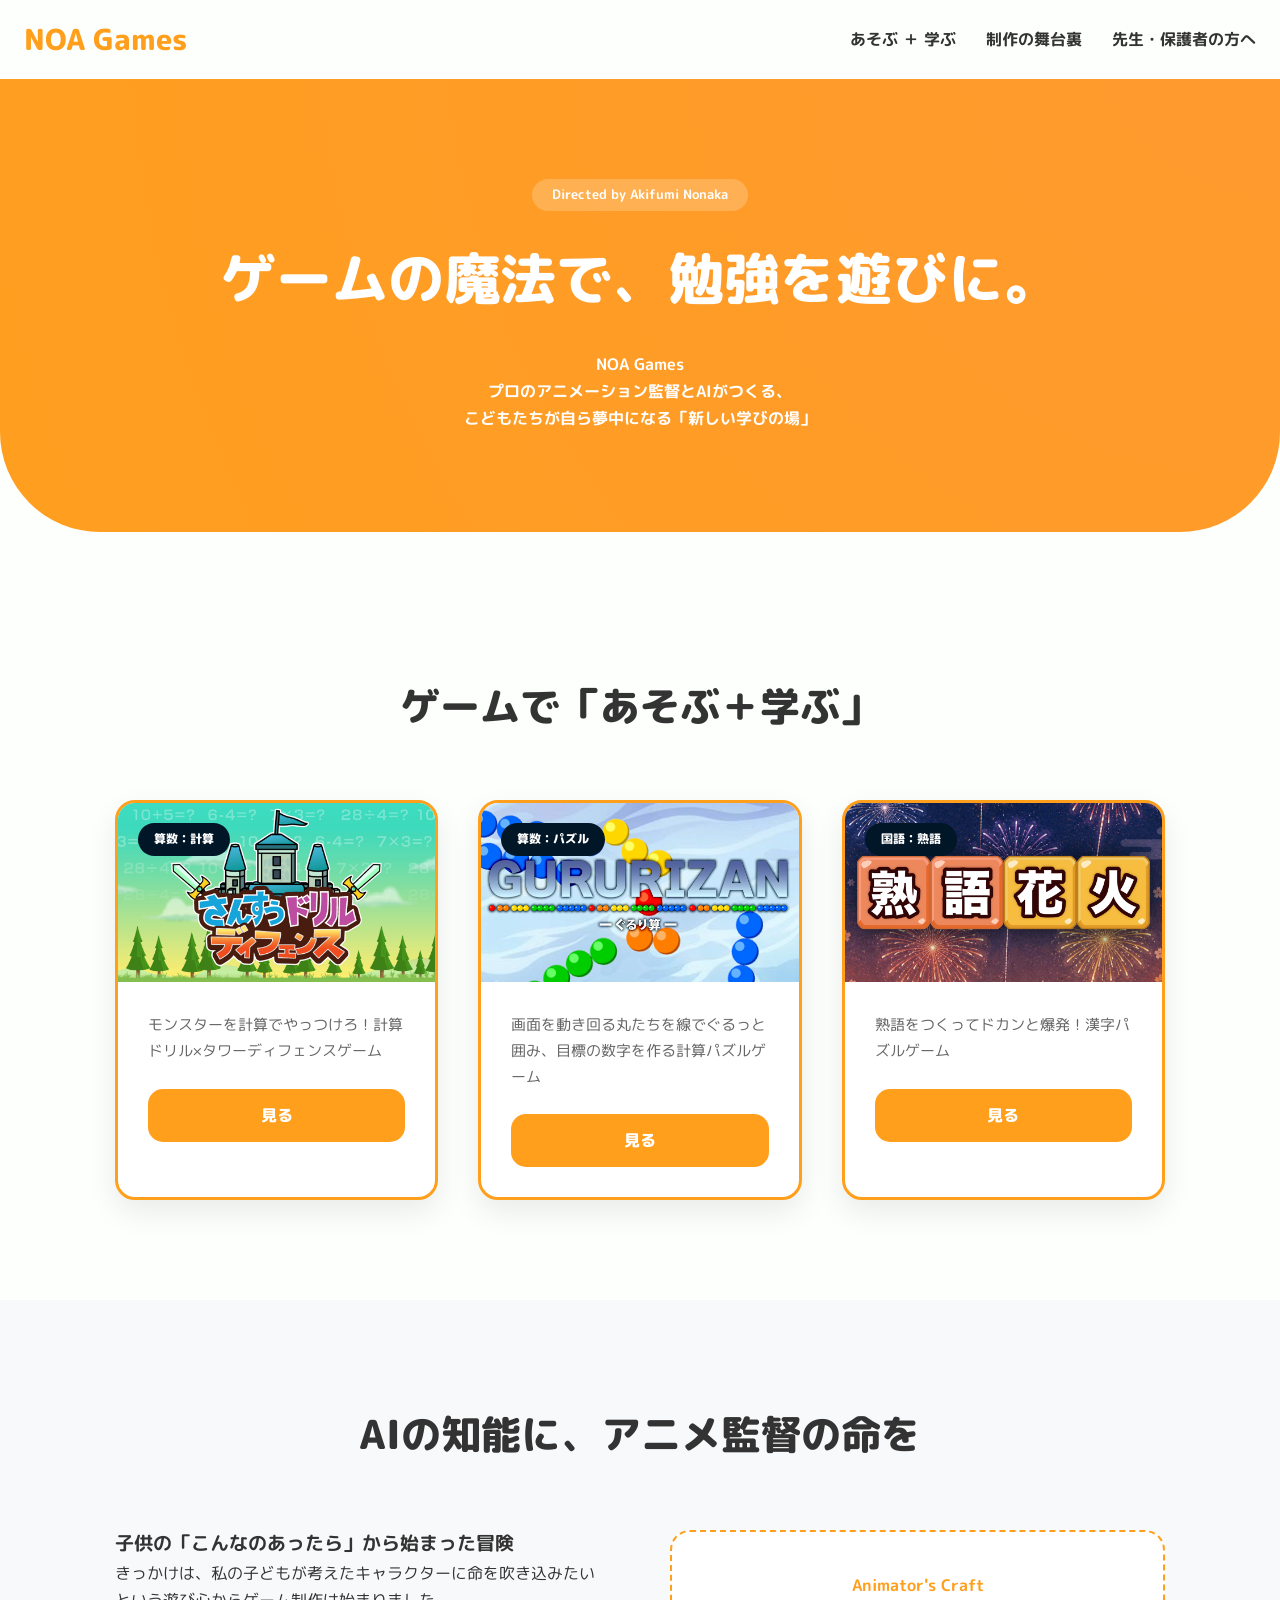
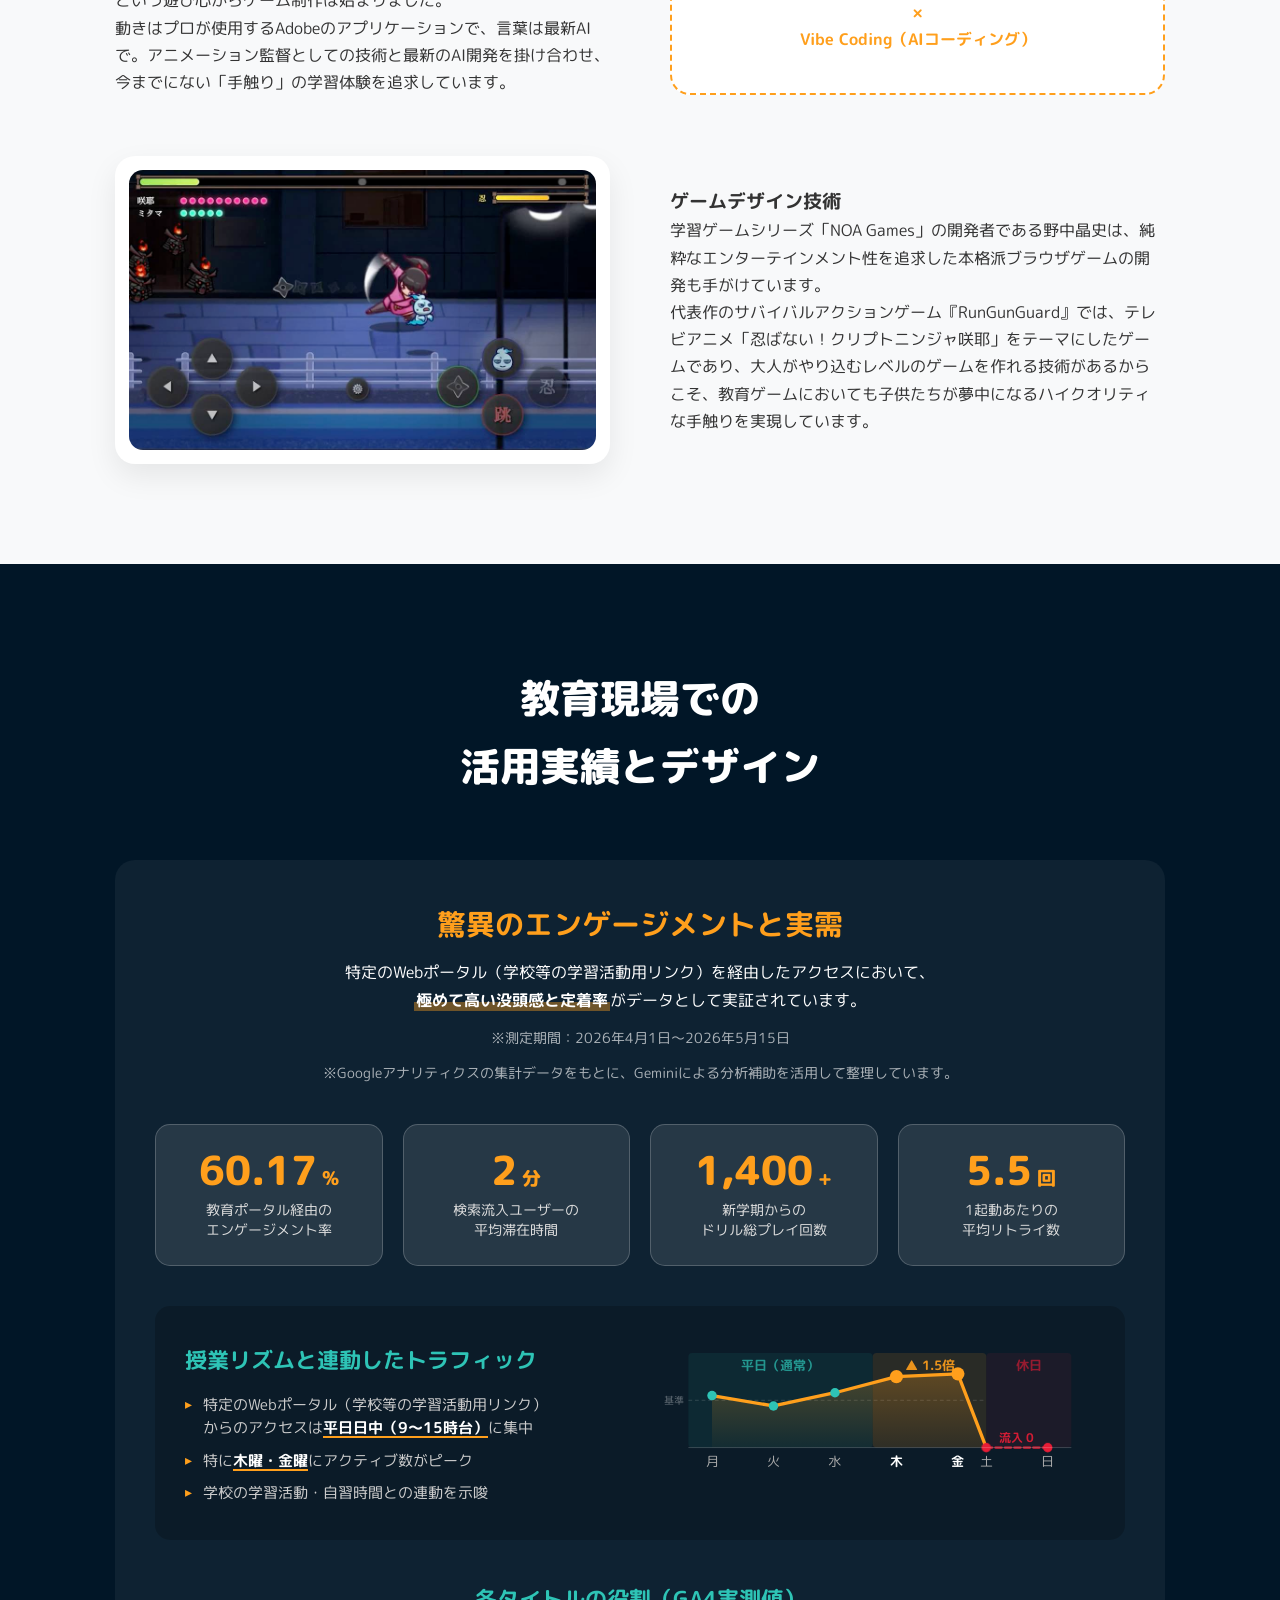
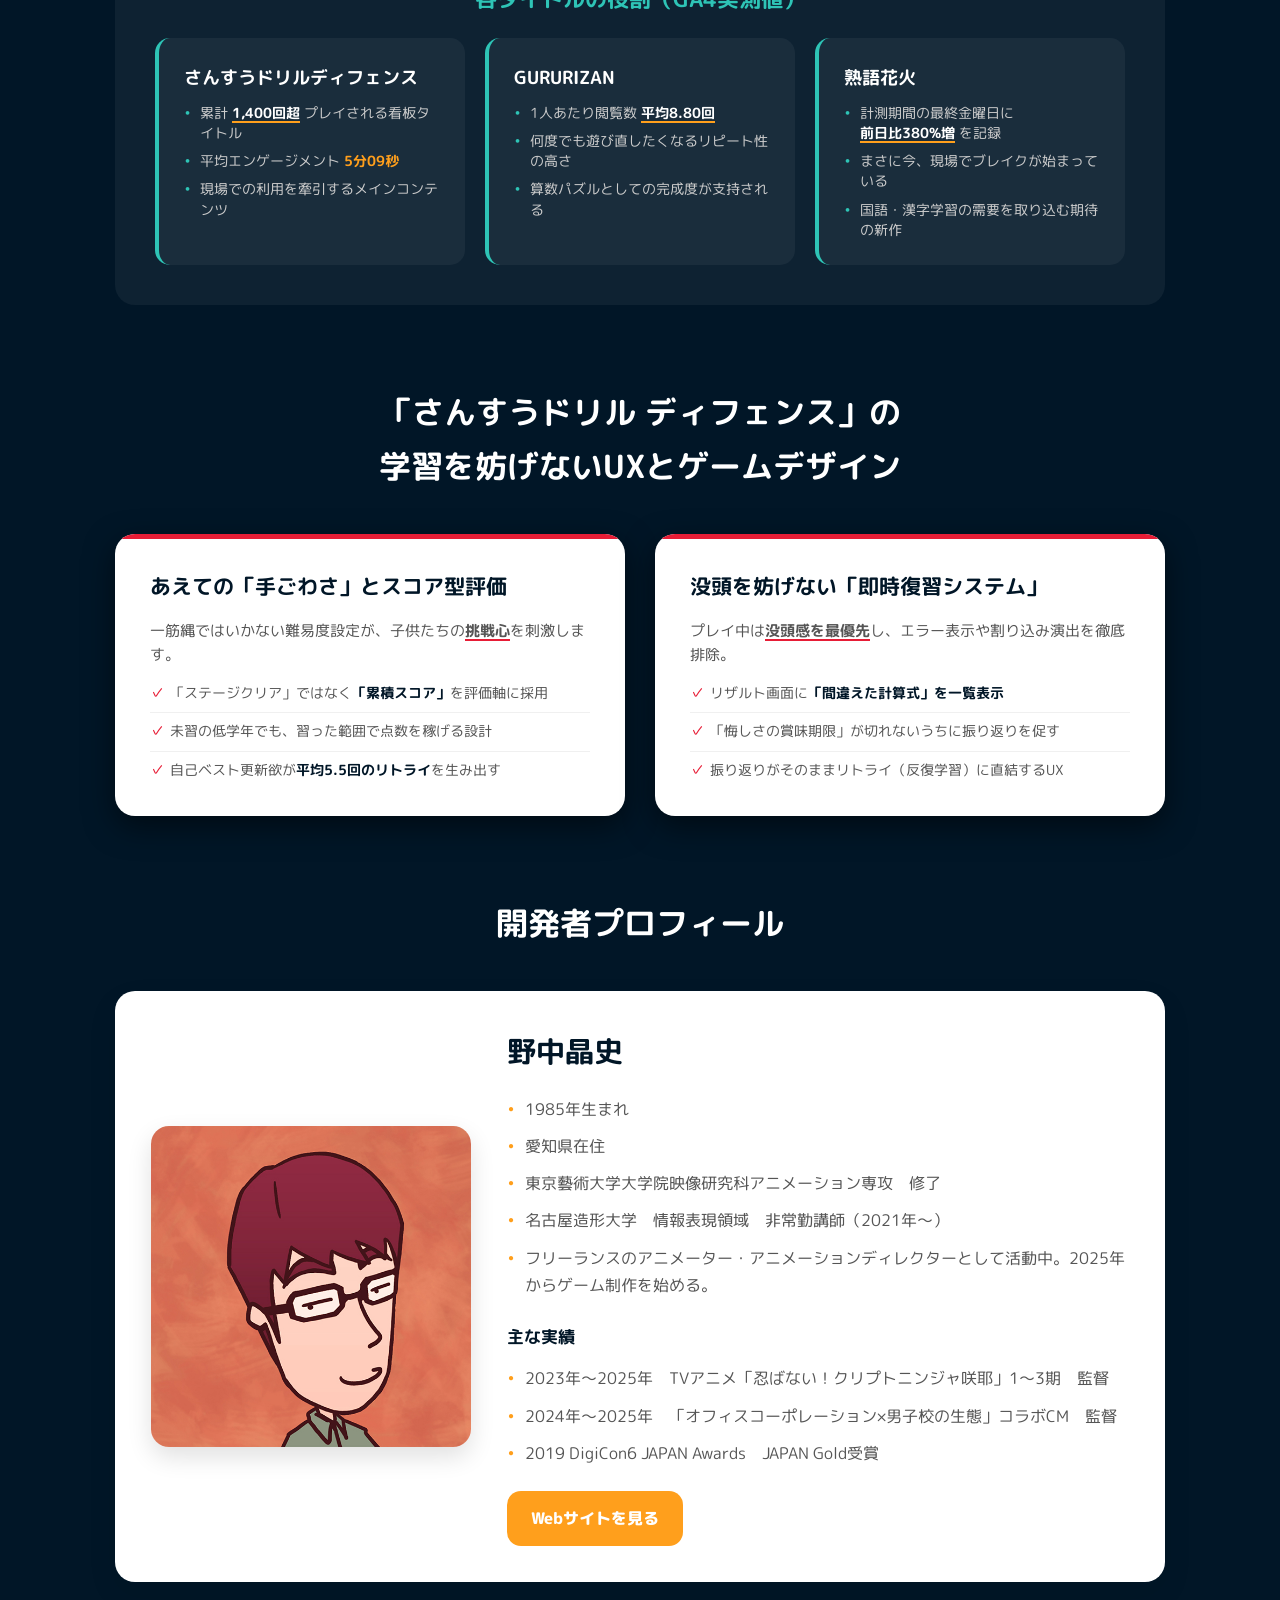
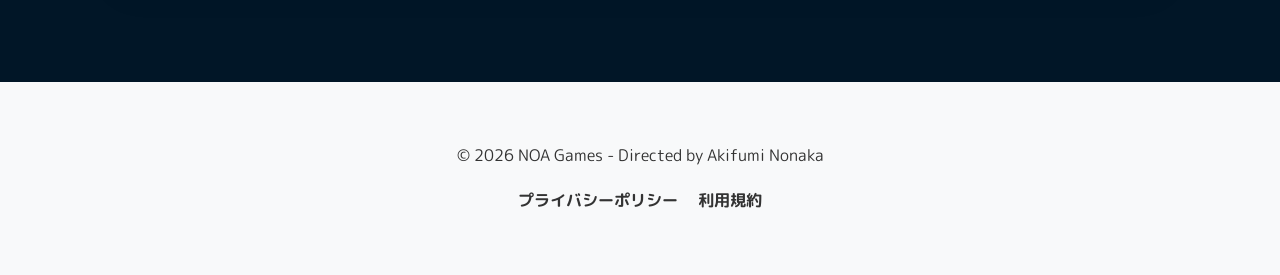
==== index.html @ 52ed8dad "1" ====
<!DOCTYPE html>
<html lang="ja">
<head>
    <meta charset="UTF-8">
    <meta name="viewport" content="width=device-width, initial-scale=1.0">
    <title>NOA Games | アニメの魔法で、勉強を遊びに。</title>
    <link rel="preconnect" href="https://fonts.googleapis.com">
    <link rel="preconnect" href="https://fonts.gstatic.com" crossorigin>
    <link href="https://fonts.googleapis.com/css2?family=M+PLUS+Rounded+1c:wght@400;700;800&display=swap" rel="stylesheet">
    <link rel="stylesheet" href="style.css">
</head>
<body>
    <header>
        <div class="header-container">
            <h1 class="logo">NOA Games</h1>
            <nav>
                <ul>
                    <li><a href="#games">あそぶ ＋ 学ぶ</a></li>
                    <li><a href="#story">制作の舞台裏</a></li>
                    <li><a href="#teachers">先生・保護者の方へ</a></li>
                </ul>
            </nav>
        </div>
    </header>

    <main>
        <section class="hero">
            <div class="hero-content">
                <div class="hero-badge">Directed by Akifumi Nonaka</div>
                <h2>ゲームの魔法で、勉強を遊びに。</h2>
                <p><strong>NOA Games<br>プロのアニメーション監督とAIがつくる、<br>こどもたちが自ら夢中になる「新しい学びの場」</strong></p>
            </div>
        </section>

        <section id="games" class="section">
            <div class="container">
                <h2 class="section-title">ゲームで「あそぶ＋学ぶ」</h2>
                <div class="game-grid">
                    <div class="game-card highlight">
                        <div class="game-badge">算数：計算</div>
                        <div class="game-thumb" style="background: #4CAF50 url('images/keisan_main.png') center/cover;">
                        </div>
                        <div class="game-info">
                            <p>モンスターを計算でやっつけろ！計算ドリル×タワーディフェンスゲーム</p>
                            <button class="play-btn" data-modal="modal-keisan" style="width: 100%; border: none; cursor: pointer; font-family: inherit; font-size: 1rem;">見る</button>
                        </div>
                    </div>

                    <div class="game-card highlight">
                        <div class="game-badge">算数：パズル</div>
                        <div class="game-thumb" style="background: #0066ff url('images/gururizan_main.jpg') center/cover;">
                        </div>
                        <div class="game-info">
                            <p>画面を動き回る丸たちを線でぐるっと囲み、目標の数字を作る計算パズルゲーム</p>
                            <button class="play-btn" data-modal="modal-gururizan" style="width: 100%; border: none; cursor: pointer; font-family: inherit; font-size: 1rem;">見る</button>
                        </div>
                    </div>

                    <div class="game-card highlight">
                        <div class="game-badge">国語：熟語</div>
                        <div class="game-thumb" style="background: #1a1a1a url('images/jukugo_main.png') center/cover;">
                        </div>
                        <div class="game-info">
                            <p>熟語をつくってドカンと爆発！漢字パズルゲーム</p>
                            <button class="play-btn" data-modal="modal-jukugo" style="width: 100%; border: none; cursor: pointer; font-family: inherit; font-size: 1rem;">見る</button>
                        </div>
                    </div>
                </div>
            </div>
        </section>

        <section id="story" class="section alt-bg">
            <div class="container">
                <h2 class="section-title">AIの知能に、アニメ監督の命を</h2>
                <div class="story-item">
                    <div class="story-text">
                        <h3>子供の「こんなのあったら」から始まった冒険</h3>
                        <p>きっかけは、私の子どもが考えたキャラクターに命を吹き込みたいという遊び心からゲーム制作は始まりました。</p>
                        <p>動きはプロが使用するAdobeのアプリケーションで、言葉は最新AIで。アニメーション監督としての技術と最新のAI開発を掛け合わせ、今までにない「手触り」の学習体験を追求しています。</p>
                    </div>
                    <div class="visual-card">
                        Animator's Craft<br>×<br>Vibe Coding（AIコーディング）
                    </div>
                </div>
                
                <div class="story-item" style="margin-top: 60px;">
                    <div class="story-image-card">
                        <img src="images/RGG_play.jpg" alt="RunGunGuard プレイ画面" class="story-image">
                    </div>
                    <div class="story-text">
                        <h3>ゲームデザイン技術</h3>
                        <p>学習ゲームシリーズ「NOA Games」の開発者である野中晶史は、純粋なエンターテインメント性を追求した本格派ブラウザゲームの開発も手がけています。</p>
                        <p>代表作のサバイバルアクションゲーム『RunGunGuard』では、テレビアニメ「忍ばない！クリプトニンジャ咲耶」をテーマにしたゲームであり、大人がやり込むレベルのゲームを作れる技術があるからこそ、教育ゲームにおいても子供たちが夢中になるハイクオリティな手触りを実現しています。</p>
                    </div>
                </div>
            </div>
        </section>

        <section id="teachers" class="section dark-bg">
            <div class="container">
                <h2 class="section-title">教育現場での<br>活用実績とデザイン</h2>
                
                <div class="data-dashboard">
                    <div class="dashboard-header">
                        <h3>驚異のエンゲージメントと実需</h3>
                        <p>特定のWebポータル（学校等の学習活動用リンク）を経由したアクセスにおいて、<br><span class="text-highlight">極めて高い没頭感と定着率</span>がデータとして実証されています。</p>
                        <p class="dashboard-note">※測定期間：2026年4月1日〜2026年5月15日</p>
                        <p class="dashboard-note">※Googleアナリティクスの集計データをもとに、Geminiによる分析補助を活用して整理しています。</p>
                    </div>
                    
                    <div class="stats-grid">
                        <div class="stat-box">
                            <div class="stat-value">60.17<span class="unit">%</span></div>
                            <div class="stat-label">教育ポータル経由の<br>エンゲージメント率</div>
                        </div>
                        <div class="stat-box">
                            <div class="stat-value">2<span class="unit">分</span></div>
                            <div class="stat-label">検索流入ユーザーの<br>平均滞在時間</div>
                        </div>
                        <div class="stat-box">
                            <div class="stat-value">1,400<span class="unit">+</span></div>
                            <div class="stat-label">新学期からの<br>ドリル総プレイ回数</div>
                        </div>
                        <div class="stat-box">
                            <div class="stat-value">5.5<span class="unit">回</span></div>
                            <div class="stat-label">1起動あたりの<br>平均リトライ数</div>
                        </div>
                    </div>

                    <div class="trend-section">
                        <div class="trend-text">
                            <h4>授業リズムと連動したトラフィック</h4>
                            <ul class="data-list">
                                <li>特定のWebポータル（学校等の学習活動用リンク）<br>からのアクセスは<span class="underline-key">平日日中（9〜15時台）</span>に集中</li>
                                <li>特に<span class="underline-key">木曜・金曜</span>にアクティブ数がピーク</li>
                                <li>学校の学習活動・自習時間との連動を示唆</li>
                            </ul>
                        </div>
                        <div class="trend-graph">
                            <svg viewBox="0 0 460 175" class="line-chart" role="img" aria-label="トラフィック推移グラフ：月曜から金曜までのアクセス傾向">
                                <!-- Background zones -->
                                <rect x="30" y="18" width="195" height="100" rx="4" fill="rgba(46,196,182,0.08)"/>
                                <rect x="225" y="18" width="120" height="100" rx="4" fill="rgba(255,159,28,0.12)"/>
                                <rect x="345" y="18" width="90" height="100" rx="4" fill="rgba(231,29,54,0.08)"/>
                                <!-- Zone labels -->
                                <text x="127" y="36" fill="rgba(46,196,182,0.7)" font-size="14" text-anchor="middle" font-weight="700">平日（通常）</text>
                                <text x="285" y="36" fill="rgba(255,159,28,0.9)" font-size="14" text-anchor="middle" font-weight="700">▲ 1.5倍</text>
                                <text x="390" y="36" fill="rgba(231,29,54,0.6)" font-size="14" text-anchor="middle" font-weight="700">休日</text>
                                <!-- Base level reference line -->
                                <line x1="30" y1="68" x2="345" y2="68" stroke="rgba(255,255,255,0.15)" stroke-width="1" stroke-dasharray="4 3"/>
                                <text x="25" y="72" fill="rgba(255,255,255,0.35)" font-size="11" text-anchor="end">基準</text>
                                <!-- Area fill -->
                                <path d="M 55,63 L 120,74 L 185,60 L 250,43 L 315,40 L 345,118 L 410,118 L 410,118 L 345,118 L 315,118 L 250,118 L 185,118 L 120,118 L 55,118 Z" fill="url(#areaGrad)" opacity="0.5"/>
                                <defs>
                                    <linearGradient id="areaGrad" x1="0" y1="0" x2="0" y2="1">
                                        <stop offset="0%" stop-color="var(--primary)" stop-opacity="0.5"/>
                                        <stop offset="100%" stop-color="var(--primary)" stop-opacity="0.05"/>
                                    </linearGradient>
                                </defs>
                                <!-- Main line -->
                                <path class="chart-line" d="M 55,63 L 120,74 L 185,60 L 250,43 L 315,40 L 345,118" fill="none" stroke="var(--primary)" stroke-width="3.5" stroke-linecap="round" stroke-linejoin="round"/>
                                <!-- Sat-Sun flat zero line -->
                                <path d="M 345,118 L 410,118" fill="none" stroke="var(--accent)" stroke-width="3" stroke-linecap="round" stroke-dasharray="6 4" opacity="0.7"/>
                                <!-- Data points -->
                                <circle cx="55" cy="63" r="5" fill="var(--secondary)"/>
                                <circle cx="120" cy="74" r="5" fill="var(--secondary)"/>
                                <circle cx="185" cy="60" r="5" fill="var(--secondary)"/>
                                <circle cx="250" cy="43" r="7" fill="var(--primary)"/>
                                <circle cx="315" cy="40" r="7" fill="var(--primary)"/>
                                <circle class="chart-point" cx="345" cy="118" r="5" fill="var(--accent)"/>
                                <circle class="chart-point" cx="410" cy="118" r="5" fill="var(--accent)"/>
                                <!-- Zero annotation -->
                                <text x="377" y="112" fill="var(--accent)" font-size="13" text-anchor="middle" font-weight="700" opacity="0.9">流入 0</text>
                                <!-- X-axis line -->
                                <line x1="30" y1="118" x2="435" y2="118" stroke="rgba(255,255,255,0.2)" stroke-width="1"/>
                                <!-- X axis labels -->
                                <text x="55" y="138" fill="#aaa" font-size="14" text-anchor="middle">月</text>
                                <text x="120" y="138" fill="#aaa" font-size="14" text-anchor="middle">火</text>
                                <text x="185" y="138" fill="#aaa" font-size="14" text-anchor="middle">水</text>
                                <text x="250" y="138" fill="#fff" font-size="14" text-anchor="middle" font-weight="700">木</text>
                                <text x="315" y="138" fill="#fff" font-size="14" text-anchor="middle" font-weight="700">金</text>
                                <text x="345" y="138" fill="#aaa" font-size="14" text-anchor="middle">土</text>
                                <text x="410" y="138" fill="#aaa" font-size="14" text-anchor="middle">日</text>
                            </svg>
                        </div>
                    </div>

                    <div class="games-roles">
                        <h4>各タイトルの役割（GA4実測値）</h4>
                        <div class="roles-grid">
                            <div class="role-item">
                                <h5>さんすうドリルディフェンス</h5>
                                <ul class="role-list">
                                    <li>累計 <span class="underline-key">1,400回超</span> プレイされる看板タイトル</li>
                                    <li>平均エンゲージメント <strong>5分09秒</strong></li>
                                    <li>現場での利用を牽引するメインコンテンツ</li>
                                </ul>
                            </div>
                            <div class="role-item">
                                <h5>GURURIZAN</h5>
                                <ul class="role-list">
                                    <li>1人あたり閲覧数 <span class="underline-key">平均8.80回</span></li>
                                    <li>何度でも遊び直したくなるリピート性の高さ</li>
                                    <li>算数パズルとしての完成度が支持される</li>
                                </ul>
                            </div>
                            <div class="role-item">
                                <h5>熟語花火</h5>
                                <ul class="role-list">
                                    <li>計測期間の最終金曜日に<br> <span class="underline-key">前日比380%増</span> を記録</li>
                                    <li>まさに今、現場でブレイクが始まっている</li>
                                    <li>国語・漢字学習の需要を取り込む期待の新作</li>
                                </ul>
                            </div>
                        </div>
                    </div>
                </div>
                
                <div class="concept-section" style="margin-top: 80px;">
                    <h3 style="text-align: center; margin-bottom: 40px; font-size: 2rem; color: white;">「さんすうドリル ディフェンス」の<br>学習を妨げないUXとゲームデザイン</h3>
                    <div class="concept-grid">
                        <div class="concept-card">
                            <h4>あえての「手ごわさ」とスコア型評価</h4>
                            <p class="concept-lead">一筋縄ではいかない難易度設定が、子供たちの<span class="underline-dark">挑戦心</span>を刺激します。</p>
                            <ul class="concept-list">
                                <li>「ステージクリア」ではなく<strong>「累積スコア」</strong>を評価軸に採用</li>
                                <li>未習の低学年でも、習った範囲で点数を稼げる設計</li>
                                <li>自己ベスト更新欲が<strong>平均5.5回のリトライ</strong>を生み出す</li>
                            </ul>
                        </div>
                        <div class="concept-card">
                            <h4>没頭を妨げない「即時復習システム」</h4>
                            <p class="concept-lead">プレイ中は<span class="underline-dark">没頭感を最優先</span>し、エラー表示や割り込み演出を徹底排除。</p>
                            <ul class="concept-list">
                                <li>リザルト画面に<strong>「間違えた計算式」を一覧表示</strong></li>
                                <li>「悔しさの賞味期限」が切れないうちに振り返りを促す</li>
                                <li>振り返りがそのままリトライ（反復学習）に直結するUX</li>
                            </ul>
                        </div>
                    </div>
                </div>

                <div class="profile-section">
                    <h3 class="profile-title">開発者プロフィール</h3>
                    <div class="profile-card">
                        <div class="profile-image-wrap">
                            <img src="images/akifumi_nonaka_director.jpg" alt="野中晶史" class="profile-image">
                        </div>
                        <div class="profile-content">
                            <h4>野中晶史</h4>
                            <ul class="profile-list">
                                <li>1985年生まれ</li>
                                <li>愛知県在住</li>
                                <li>東京藝術大学大学院映像研究科アニメーション専攻　修了</li>
                                <li>名古屋造形大学　情報表現領域　非常勤講師（2021年〜）</li>
                                <li>フリーランスのアニメーター・アニメーションディレクターとして活動中。2025年からゲーム制作を始める。</li>
                            </ul>
                            <h5 class="profile-subtitle">主な実績</h5>
                            <ul class="profile-list profile-achievements">
                                <li>2023年〜2025年　TVアニメ「忍ばない！クリプトニンジャ咲耶」1〜3期　監督</li>
                                <li>2024年〜2025年　「オフィスコーポレーション×男子校の生態」コラボCM　監督</li>
                                <li>2019 DigiCon6 JAPAN Awards　JAPAN Gold受賞</li>
                            </ul>
                            <a href="https://akkeynoa.web.fc2.com/" target="_blank" rel="noopener" class="profile-link">Webサイトを見る</a>
                        </div>
                    </div>
                </div>
            </div>
        </section>
    </main>

    <footer>
        <div class="container">
            <p>&copy; 2026 NOA Games - Directed by Akifumi Nonaka</p>
            <div class="footer-links">
                <a href="privacy.html">プライバシーポリシー</a>
                <a href="terms.html">利用規約</a>
            </div>
        </div>
    </footer>

    <!-- Modals -->
    <div id="modal-keisan" class="modal" role="dialog" aria-modal="true">
        <div class="modal-content">
            <button class="modal-close">&times;</button>
            <div class="modal-body">
                <img src="images/keisan_play.jpg" alt="さんすうドリルディフェンスプレイ画面" class="modal-img">
                <p>計算でモンスターを撃退するタワーディフェンス。実際の小学校のクラスでも、学習用プラットフォームとして日常的に遊ばれている人気タイトルです。</p>
                <a href="https://nonaka-a.github.io/keisan-defense/" target="_blank" rel="noopener" class="play-btn large">あそぶ</a>
            </div>
        </div>
    </div>

    <div id="modal-gururizan" class="modal" role="dialog" aria-modal="true">
        <div class="modal-content">
            <button class="modal-close">&times;</button>
            <div class="modal-body">
                <img src="images/gururizan_play.jpg" alt="GURURIZANプレイ画面" class="modal-img">
                <p>目標の数字になるように、盤面の数字を「ぐるり」と囲んで足し合わせる算数パズル。直感的な操作で、遊びながら自然と計算力が身につきます。</p>
                <a href="https://nonaka-a.github.io/GURURIZAN/" target="_blank" rel="noopener" class="play-btn large">あそぶ</a>
            </div>
        </div>
    </div>

    <div id="modal-jukugo" class="modal" role="dialog" aria-modal="true">
        <div class="modal-content">
            <button class="modal-close">&times;</button>
            <div class="modal-body">
                <img src="images/jukugo_play.jpg" alt="熟語花火プレイ画面" class="modal-img">
                <p>プロの演出による爽快なエフェクトが特徴の国語・漢字パズルです。次々と現れる漢字を組み合わせて、美しい熟語の花火を打ち上げましょう！</p>
                <a href="https://nonaka-a.github.io/jukugo/" target="_blank" rel="noopener" class="play-btn large">あそぶ</a>
            </div>
        </div>
    </div>
    <script src="script.js"></script>
</body>
</html>
---- style.css ----
:root {
    --primary: #ff9f1c;
    --secondary: #2ec4b6;
    --accent: #e71d36;
    --dark: #011627;
    --light: #fdfffc;
    --gray: #f8f9fa;
    --text-main: #333;
    --rounded: 20px;
    --shadow: 0 12px 30px rgba(0,0,0,0.08);
}

* {
    margin: 0;
    padding: 0;
    box-sizing: border-box;
}

body {
    font-family: 'M PLUS Rounded 1c', sans-serif;
    color: var(--text-main);
    background-color: var(--light);
    line-height: 1.7;
}

.container {
    max-width: 1100px;
    margin: 0 auto;
    padding: 0 25px;
}

/* Header */
header {
    background: rgba(253, 255, 252, 0.95);
    padding: 15px 0;
    position: sticky;
    top: 0;
    z-index: 1000;
    backdrop-filter: blur(10px);
}

.header-container {
    display: flex;
    justify-content: space-between;
    align-items: center;
    padding: 0 24px;
}

.logo {
    font-weight: 800;
    font-size: 1.8rem;
    color: var(--primary);
}

nav ul {
    display: flex;
    list-style: none;
    gap: 30px;
}

nav a {
    text-decoration: none;
    color: var(--text-main);
    font-weight: 700;
}

/* Hero */
.hero {
    background: radial-gradient(circle at top right, #ff9a30, #ff9f1c);
    background-attachment: fixed;
    padding: 100px 20px;
    text-align: center;
    color: white;
    border-radius: 0 0 100px 100px;
    margin-bottom: 40px;
}

.hero-badge {
    background: rgba(255, 255, 255, 0.2);
    display: inline-block;
    padding: 5px 20px;
    border-radius: 50px;
    font-size: 0.8rem;
    font-weight: 700;
    margin-bottom: 20px;
}

.hero h2 {
    font-size: 3.5rem;
    margin-bottom: 25px;
    font-weight: 800;
}

/* Section General */
.section { padding: 100px 0; }
.section-title {
    text-align: center;
    font-size: 2.5rem;
    margin-bottom: 60px;
    font-weight: 800;
}

.alt-bg { background-color: var(--gray); }
.dark-bg { background-color: var(--dark); color: white; }
.dark-bg .section-title { color: white; }

/* Game Cards */
.game-grid {
    display: grid;
    grid-template-columns: repeat(auto-fit, minmax(320px, 1fr));
    gap: 40px;
}

.game-card {
    background: white;
    border-radius: var(--rounded);
    overflow: hidden;
    box-shadow: var(--shadow);
    transition: transform 0.4s;
    position: relative;
    border: 1px solid #eee;
}

.game-card.highlight { border: 3px solid var(--primary); }
.game-card:hover { transform: translateY(-15px); }

.game-badge {
    position: absolute;
    top: 20px;
    left: 20px;
    background: var(--dark);
    color: white;
    padding: 6px 16px;
    border-radius: 50px;
    font-size: 0.75rem;
    font-weight: 800;
    z-index: 10;
}

.game-thumb {
    aspect-ratio: 16 / 9;
    width: 100%;
    display: flex;
    align-items: center;
    justify-content: center;
    background-color: #eee;
}

.game-info { padding: 30px; }
.game-info h3 { margin-bottom: 12px; font-size: 1.4rem; }
.game-info p { color: #666; font-size: 0.95rem; margin-bottom: 25px; }

.play-btn {
    display: block;
    text-align: center;
    background: var(--primary);
    color: white;
    text-decoration: none;
    padding: 15px;
    border-radius: 15px;
    font-weight: 800;
}

/* Story/Data sections */
.story-item {
    display: grid;
    grid-template-columns: 1fr 1fr;
    gap: 60px;
    align-items: center;
}

.visual-card {
    background: white;
    padding: 40px;
    border-radius: var(--rounded);
    border: 2px dashed var(--primary);
    text-align: center;
    font-weight: 700;
    color: var(--primary);
}

.story-image-card {
    background: white;
    padding: 14px;
    border-radius: var(--rounded);
    box-shadow: var(--shadow);
}

.story-image {
    display: block;
    width: 100%;
    border-radius: 14px;
}

footer { padding: 60px 0; text-align: center; background: var(--gray); }

.footer-links {
    margin-top: 18px;
    display: flex;
    justify-content: center;
    gap: 20px;
    flex-wrap: wrap;
}

.footer-links a {
    color: var(--text-main);
    text-decoration: none;
    font-weight: 700;
}

@media (max-width: 768px) {
    .hero h2 { font-size: 1.8rem; }
    .story-item { grid-template-columns: 1fr; }
    nav ul { display: none; }
}

/* Modal Styles */
.modal {
    display: none;
    position: fixed;
    z-index: 2000;
    left: 0;
    top: 0;
    width: 100%;
    height: 100%;
    background-color: rgba(0, 0, 0, 0.7);
    backdrop-filter: blur(5px);
}

.modal.show {
    display: flex;
    align-items: center;
    justify-content: center;
    animation: fadeIn 0.3s ease-out forwards;
}

@keyframes fadeIn {
    from { opacity: 0; }
    to { opacity: 1; }
}

.modal-content {
    background-color: var(--light);
    border-radius: var(--rounded);
    width: 90%;
    max-width: 600px;
    position: relative;
    box-shadow: var(--shadow);
    transform: translateY(20px);
    opacity: 0;
    animation: slideUp 0.4s ease-out 0.1s forwards;
    overflow: hidden;
}

@keyframes slideUp {
    from { transform: translateY(20px); opacity: 0; }
    to { transform: translateY(0); opacity: 1; }
}

.modal-body {
    padding: 40px;
    text-align: center;
}

.modal-body h2 {
    font-size: 1.8rem;
    margin-bottom: 20px;
    color: var(--dark);
}

.modal-img {
    width: 100%;
    height: auto;
    border-radius: 10px;
    margin-bottom: 20px;
    box-shadow: 0 4px 15px rgba(0,0,0,0.1);
}

.modal-body p {
    margin-bottom: 30px;
    font-size: 1rem;
    color: #555;
    text-align: left;
}

.play-btn.large {
    font-size: 1.1rem;
    padding: 18px 30px;
}

/* New Dashboard & Stats Styles */
.data-dashboard {
    background: rgba(255, 255, 255, 0.05);
    border-radius: var(--rounded);
    padding: 40px;
}

.dashboard-header {
    text-align: center;
    margin-bottom: 40px;
}

.dashboard-header h3 {
    font-size: 1.8rem;
    color: var(--primary);
    margin-bottom: 10px;
}

.dashboard-note {
    margin-top: 12px;
    font-size: 0.85rem;
    color: rgba(255, 255, 255, 0.65);
}

.stats-grid {
    display: grid;
    grid-template-columns: repeat(auto-fit, minmax(200px, 1fr));
    gap: 20px;
    margin-bottom: 40px;
}

.stat-box {
    background: rgba(255, 255, 255, 0.1);
    border-radius: 15px;
    padding: 25px 20px;
    text-align: center;
    border: 1px solid rgba(255, 255, 255, 0.2);
    transition: transform 0.3s;
}

.stat-box:hover {
    transform: translateY(-5px);
    background: rgba(255, 255, 255, 0.15);
}

.stat-value {
    font-size: 2.5rem;
    font-weight: 800;
    color: var(--primary);
    line-height: 1;
    margin-bottom: 10px;
}

.stat-value .unit {
    font-size: 1.2rem;
    margin-left: 5px;
}

.stat-label {
    font-size: 0.9rem;
    color: #ddd;
    line-height: 1.4;
}

/* Trend Graph */
.trend-section {
    display: grid;
    grid-template-columns: 1fr 1fr;
    gap: 40px;
    align-items: center;
    margin-bottom: 40px;
    padding: 30px;
    background: rgba(0, 0, 0, 0.2);
    border-radius: 15px;
}

.trend-text h4 {
    font-size: 1.4rem;
    color: var(--secondary);
    margin-bottom: 15px;
}

.trend-text p {
    color: #ccc;
    font-size: 0.95rem;
}

.line-chart {
    width: 100%;
    height: auto;
    overflow: visible;
}

.chart-line {
    stroke-dasharray: 1000;
    stroke-dashoffset: 1000;
    animation: dash 2s ease-out forwards;
}

@keyframes dash {
    to { stroke-dashoffset: 0; }
}

.chart-point {
    opacity: 0;
    animation: fadeIn 0.5s ease-out 1.5s forwards;
}

/* Roles Grid */
.games-roles h4 {
    font-size: 1.4rem;
    margin-bottom: 20px;
    text-align: center;
    color: var(--secondary);
}

.roles-grid {
    display: grid;
    grid-template-columns: repeat(auto-fit, minmax(280px, 1fr));
    gap: 20px;
}

.role-item {
    background: rgba(255, 255, 255, 0.05);
    padding: 25px;
    border-radius: 15px;
    border-left: 4px solid var(--secondary);
}

.role-item h5 {
    font-size: 1.1rem;
    margin-bottom: 10px;
    color: white;
}

.role-item p {
    font-size: 0.9rem;
    color: #ccc;
}

.role-item strong {
    color: var(--primary);
}

/* Concept Section */
.concept-grid {
    display: grid;
    grid-template-columns: repeat(auto-fit, minmax(300px, 1fr));
    gap: 30px;
}

.concept-card {
    background: white;
    color: var(--text-main);
    padding: 35px;
    border-radius: var(--rounded);
    box-shadow: 0 10px 30px rgba(0,0,0,0.5);
    position: relative;
    overflow: hidden;
}

.concept-card::before {
    content: '';
    position: absolute;
    top: 0;
    left: 0;
    width: 100%;
    height: 5px;
    background: var(--accent);
}

.concept-card h4 {
    font-size: 1.3rem;
    margin-bottom: 15px;
    color: var(--dark);
}

.concept-card p {
    font-size: 0.95rem;
    color: #555;
}

/* Text Highlight & Underline Utilities */
.text-highlight {
    background: linear-gradient(transparent 60%, rgba(255, 159, 28, 0.4) 60%);
    font-weight: 700;
    padding: 0 2px;
}

.underline-key {
    text-decoration: underline;
    text-decoration-color: var(--primary);
    text-decoration-thickness: 2px;
    text-underline-offset: 3px;
    font-weight: 700;
    color: white;
}

.underline-dark {
    text-decoration: underline;
    text-decoration-color: var(--accent);
    text-decoration-thickness: 2px;
    text-underline-offset: 3px;
    font-weight: 700;
}

/* Data List (trend section) */
.data-list {
    list-style: none;
    padding: 0;
    margin: 0;
    display: flex;
    flex-direction: column;
    gap: 10px;
}

.data-list li {
    color: #ccc;
    font-size: 0.95rem;
    padding-left: 18px;
    position: relative;
    line-height: 1.5;
}

.data-list li::before {
    content: '▸';
    position: absolute;
    left: 0;
    color: var(--primary);
    font-size: 0.85rem;
}

/* Role List */
.role-list {
    list-style: none;
    padding: 0;
    margin: 0;
    display: flex;
    flex-direction: column;
    gap: 8px;
}

.role-list li {
    font-size: 0.9rem;
    color: #ccc;
    padding-left: 16px;
    position: relative;
    line-height: 1.4;
}

.role-list li::before {
    content: '•';
    position: absolute;
    left: 0;
    color: var(--secondary);
    font-weight: 700;
}

.role-list strong {
    color: var(--primary);
}

/* Concept Card Lists */
.concept-lead {
    font-size: 0.95rem;
    color: #555;
    margin-bottom: 15px;
    line-height: 1.6;
}

.concept-list {
    list-style: none;
    padding: 0;
    margin: 0;
    display: flex;
    flex-direction: column;
    gap: 8px;
}

.concept-list li {
    font-size: 0.9rem;
    color: #555;
    padding-left: 20px;
    position: relative;
    line-height: 1.5;
    border-bottom: 1px solid #f0f0f0;
    padding-bottom: 8px;
}

.concept-list li:last-child {
    border-bottom: none;
    padding-bottom: 0;
}

.concept-list li::before {
    content: '✓';
    position: absolute;
    left: 0;
    color: var(--accent);
    font-weight: 700;
    font-size: 0.85rem;
}

.concept-list strong {
    color: var(--dark);
}

.profile-section {
    margin-top: 80px;
}

.profile-title {
    text-align: center;
    margin-bottom: 40px;
    font-size: 2rem;
    color: white;
}

.profile-card {
    display: grid;
    grid-template-columns: 320px 1fr;
    gap: 36px;
    align-items: center;
    background: white;
    border-radius: var(--rounded);
    padding: 36px;
    box-shadow: var(--shadow);
}

.profile-image-wrap {
    width: 100%;
}

.profile-image {
    width: 100%;
    display: block;
    border-radius: 18px;
    object-fit: cover;
    box-shadow: 0 10px 24px rgba(0, 0, 0, 0.12);
}

.profile-content h4 {
    font-size: 1.8rem;
    color: var(--dark);
    margin-bottom: 20px;
}

.profile-subtitle {
    font-size: 1.05rem;
    color: var(--dark);
    margin: 6px 0 14px;
}

.profile-list {
    list-style: none;
    padding: 0;
    margin: 0 0 24px;
    display: flex;
    flex-direction: column;
    gap: 10px;
}

.profile-list li {
    color: #555;
    line-height: 1.7;
    padding-left: 18px;
    position: relative;
}

.profile-list li::before {
    content: '•';
    position: absolute;
    left: 0;
    color: var(--primary);
    font-weight: 700;
}

.profile-link {
    display: inline-block;
    background: var(--primary);
    color: white;
    text-decoration: none;
    padding: 14px 24px;
    border-radius: 14px;
    font-weight: 800;
}

.policy-page {
    background: linear-gradient(180deg, #fff8ef 0%, #fdfffc 240px);
    min-height: 100vh;
}

.policy-main {
    padding: 80px 0 100px;
}

.policy-card {
    max-width: 920px;
    margin: 0 auto;
    background: white;
    border-radius: var(--rounded);
    box-shadow: var(--shadow);
    padding: 48px;
}

.policy-header {
    margin-bottom: 36px;
}

.policy-header h1 {
    font-size: 2.3rem;
    color: var(--dark);
    margin-bottom: 14px;
}

.policy-header p {
    color: #666;
}

.policy-content section + section {
    margin-top: 32px;
}

.policy-content h2 {
    font-size: 1.2rem;
    color: var(--dark);
    margin-bottom: 12px;
}

.policy-content p,
.policy-content li {
    color: #555;
}

.policy-content ul {
    margin: 12px 0 0 20px;
}

.policy-back {
    margin-top: 36px;
}

@media (max-width: 768px) {
    .trend-section {
        grid-template-columns: 1fr;
    }

    .profile-card {
        grid-template-columns: 1fr;
        padding: 28px;
    }

    .policy-main {
        padding: 60px 0 80px;
    }

    .policy-card {
        padding: 30px 24px;
    }

    .policy-header h1 {
        font-size: 1.8rem;
    }
}
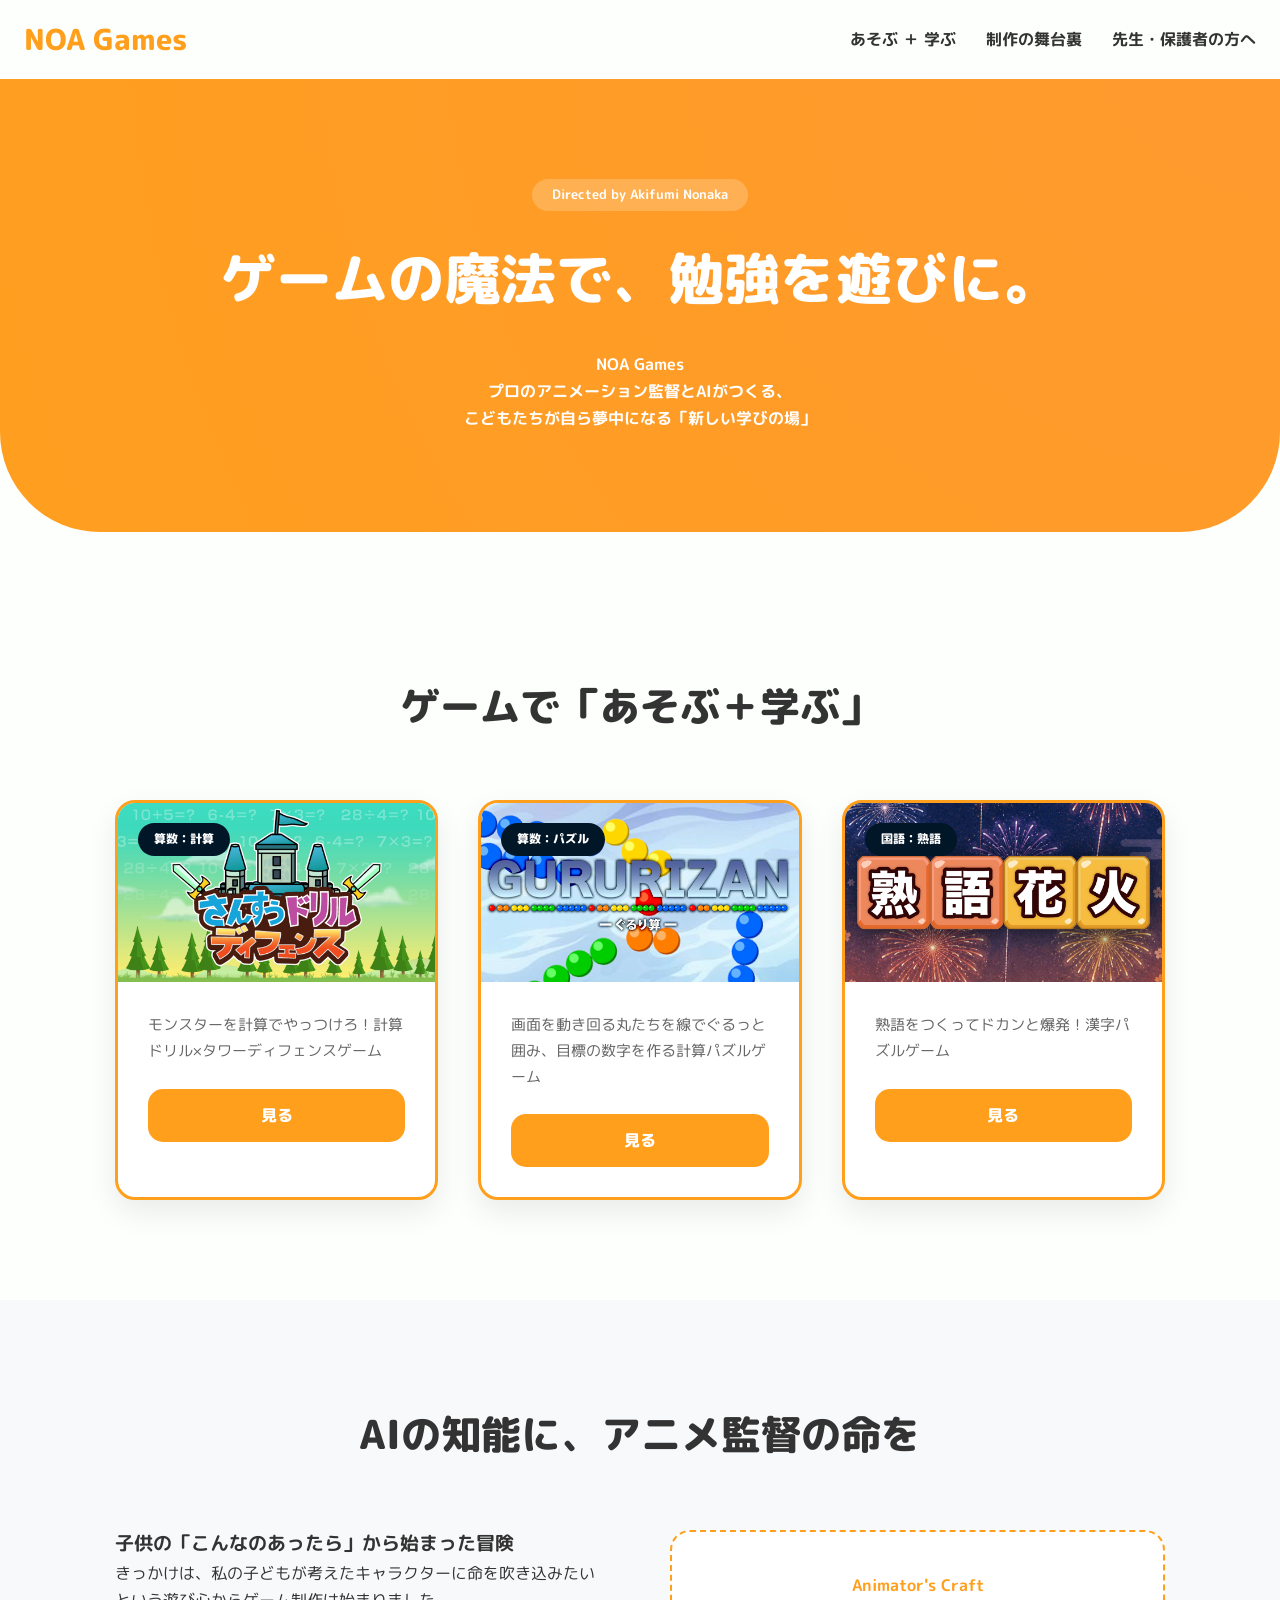
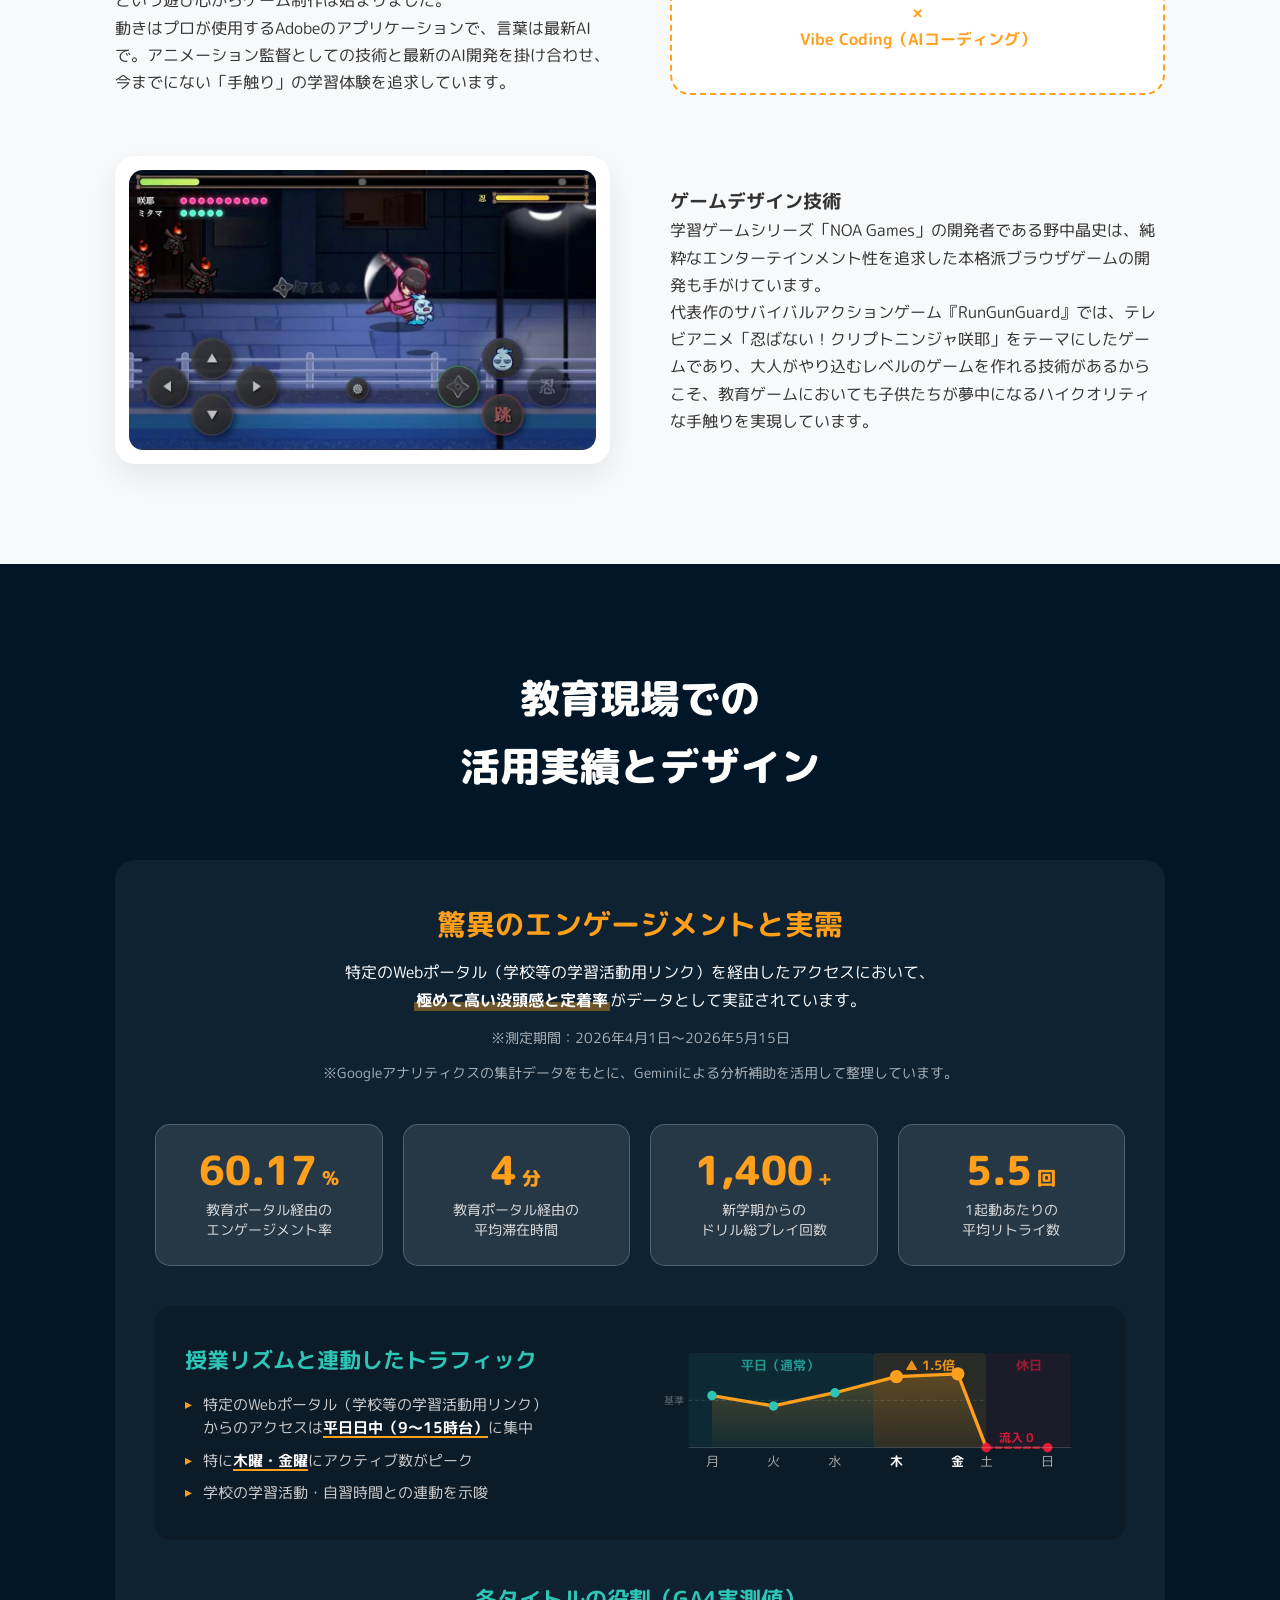
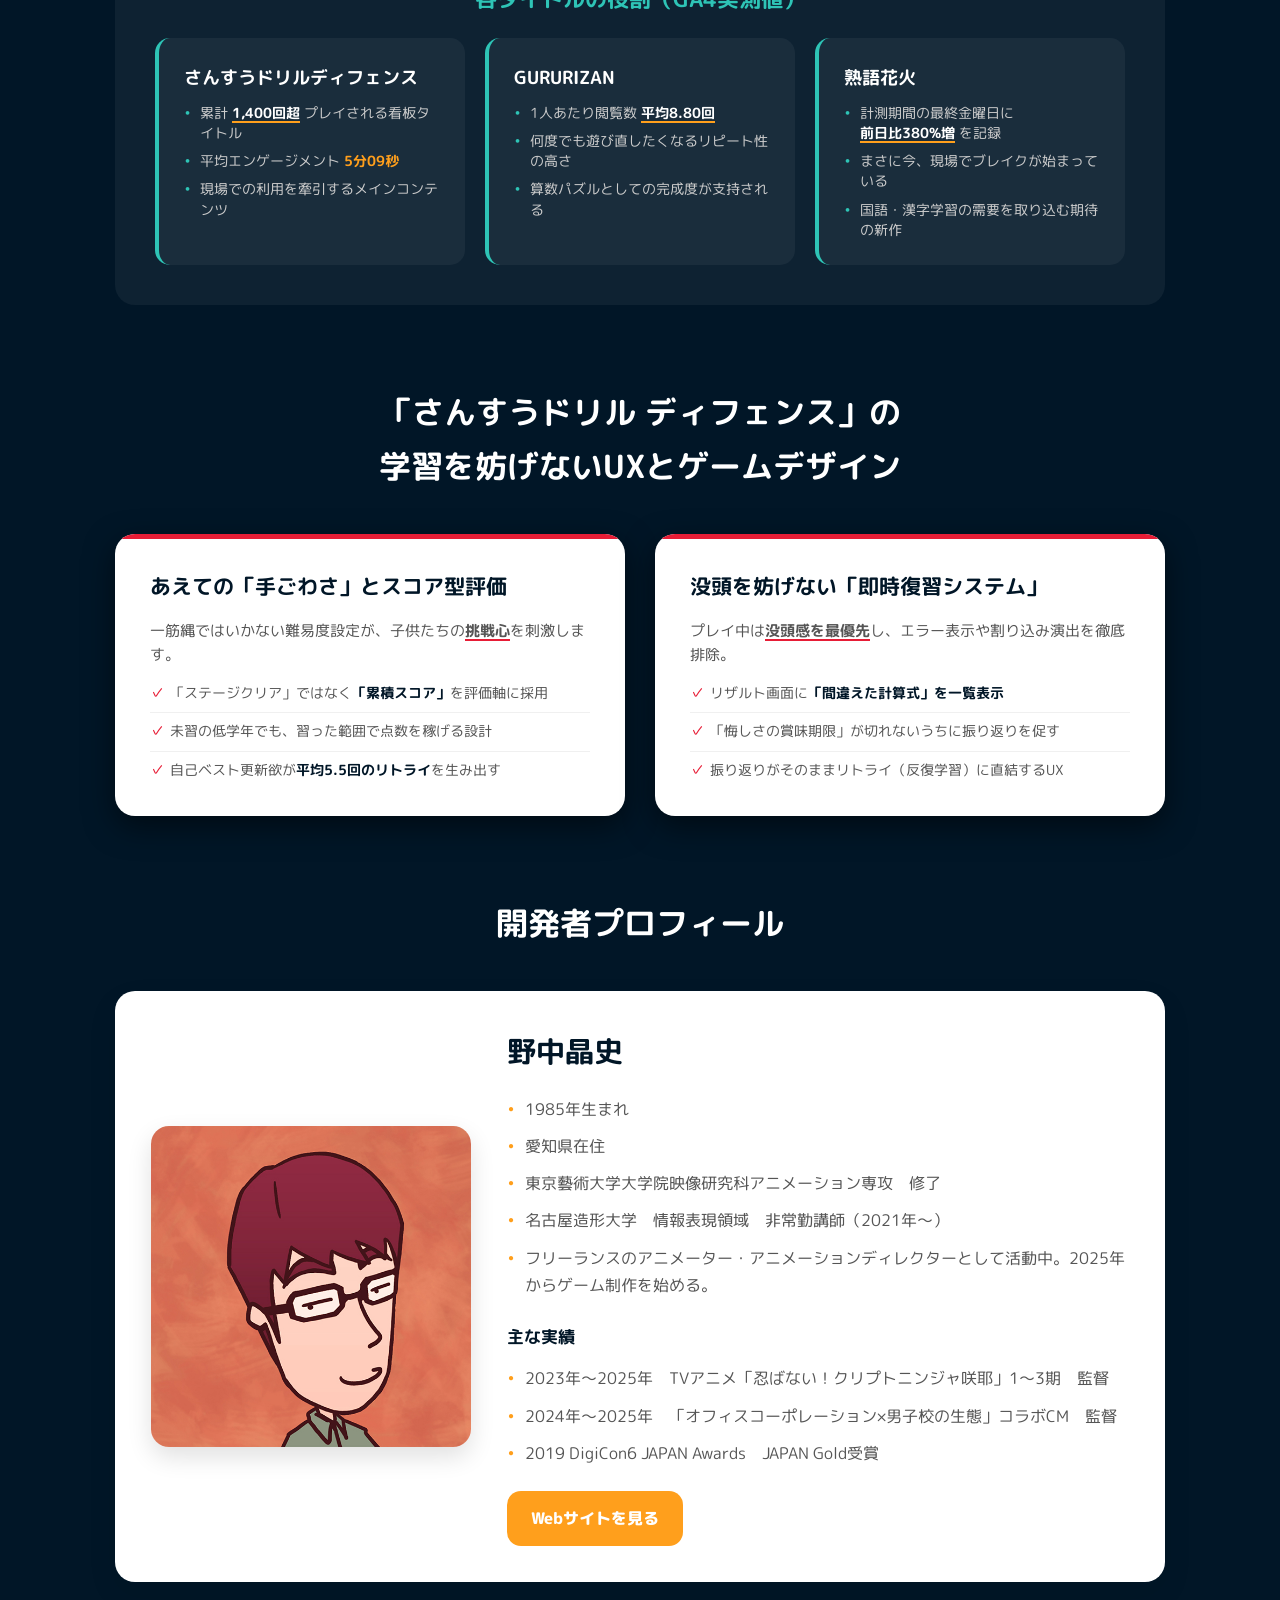
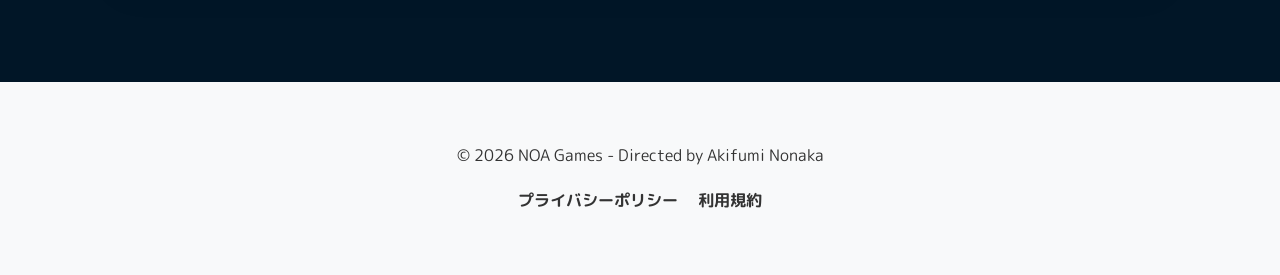
==== commit eff087f0: "1" ====
--- a/index.html
+++ b/index.html
@@ -114,8 +114,8 @@
                             <div class="stat-label">教育ポータル経由の<br>エンゲージメント率</div>
                         </div>
                         <div class="stat-box">
-                            <div class="stat-value">2<span class="unit">分</span></div>
-                            <div class="stat-label">検索流入ユーザーの<br>平均滞在時間</div>
+                            <div class="stat-value">4<span class="unit">分</span></div>
+                            <div class="stat-label">教育ポータル経由の<br>平均滞在時間</div>
                         </div>
                         <div class="stat-box">
                             <div class="stat-value">1,400<span class="unit">+</span></div>
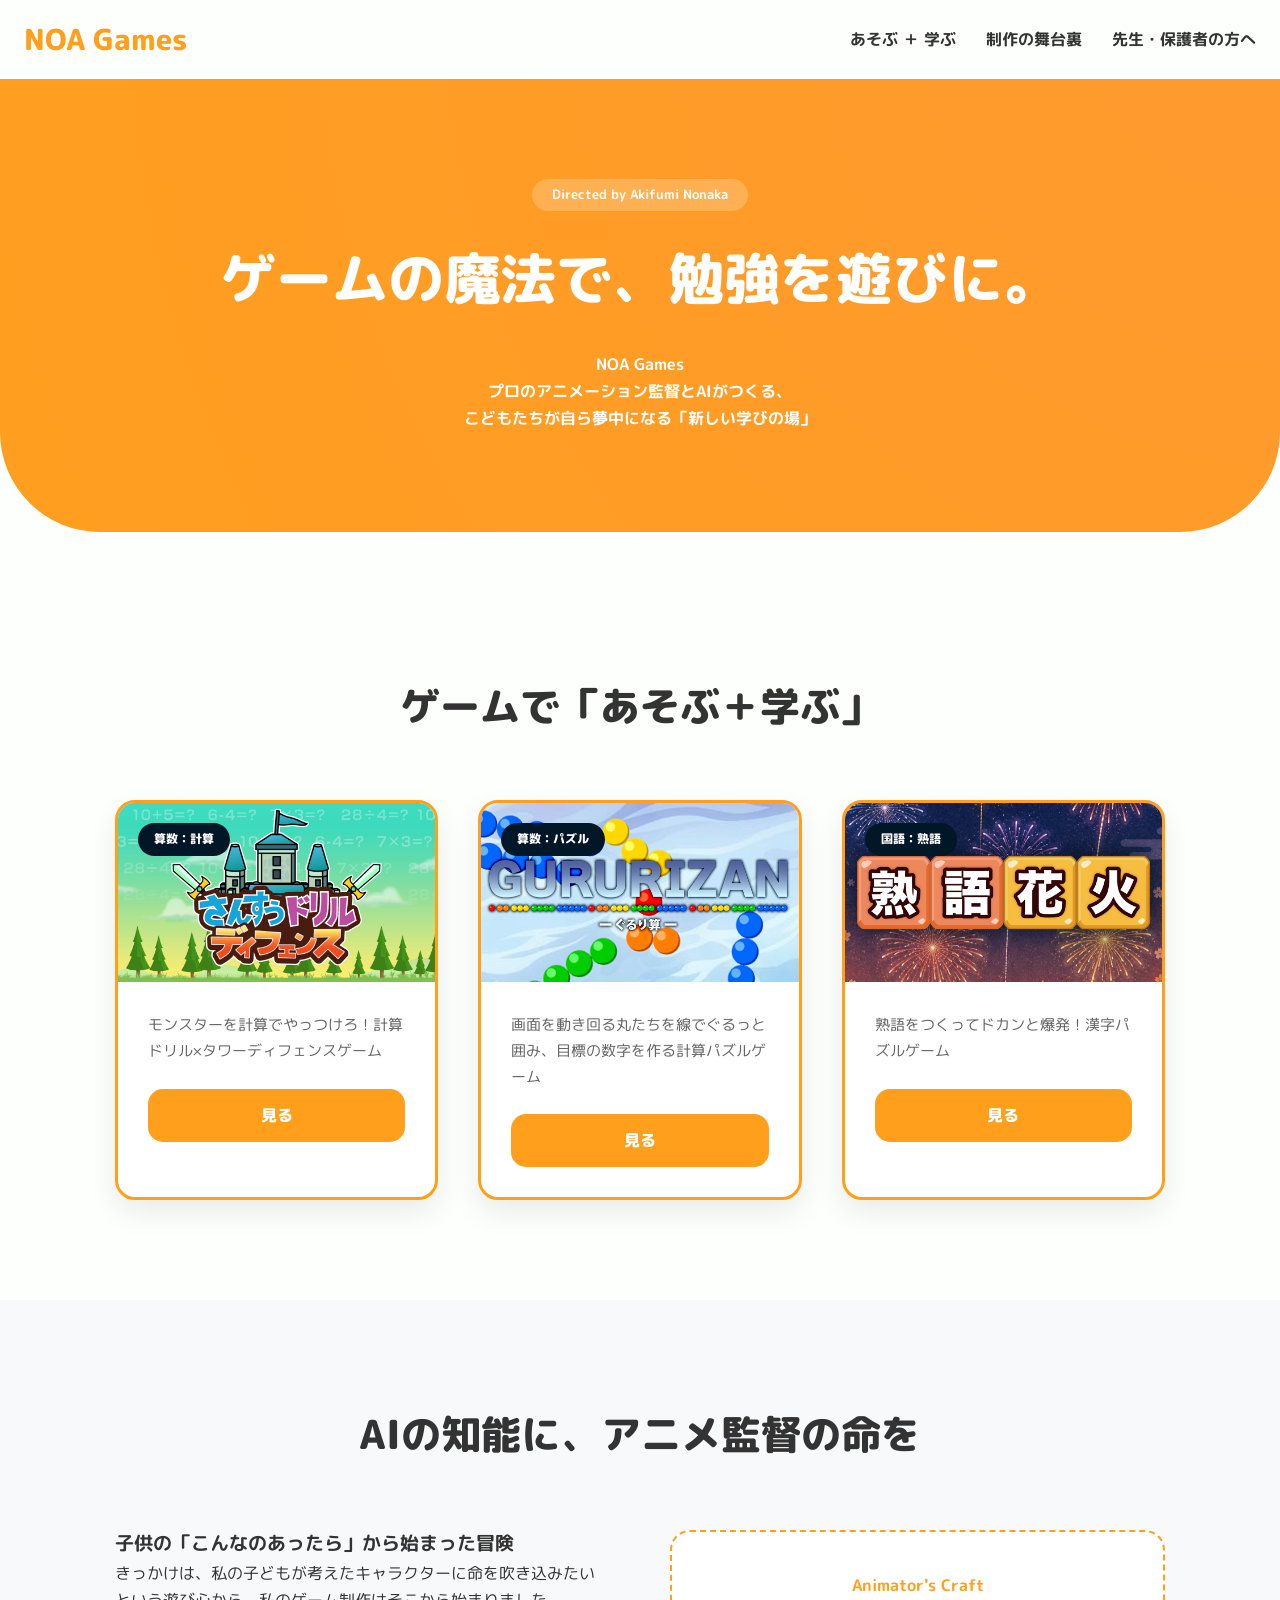
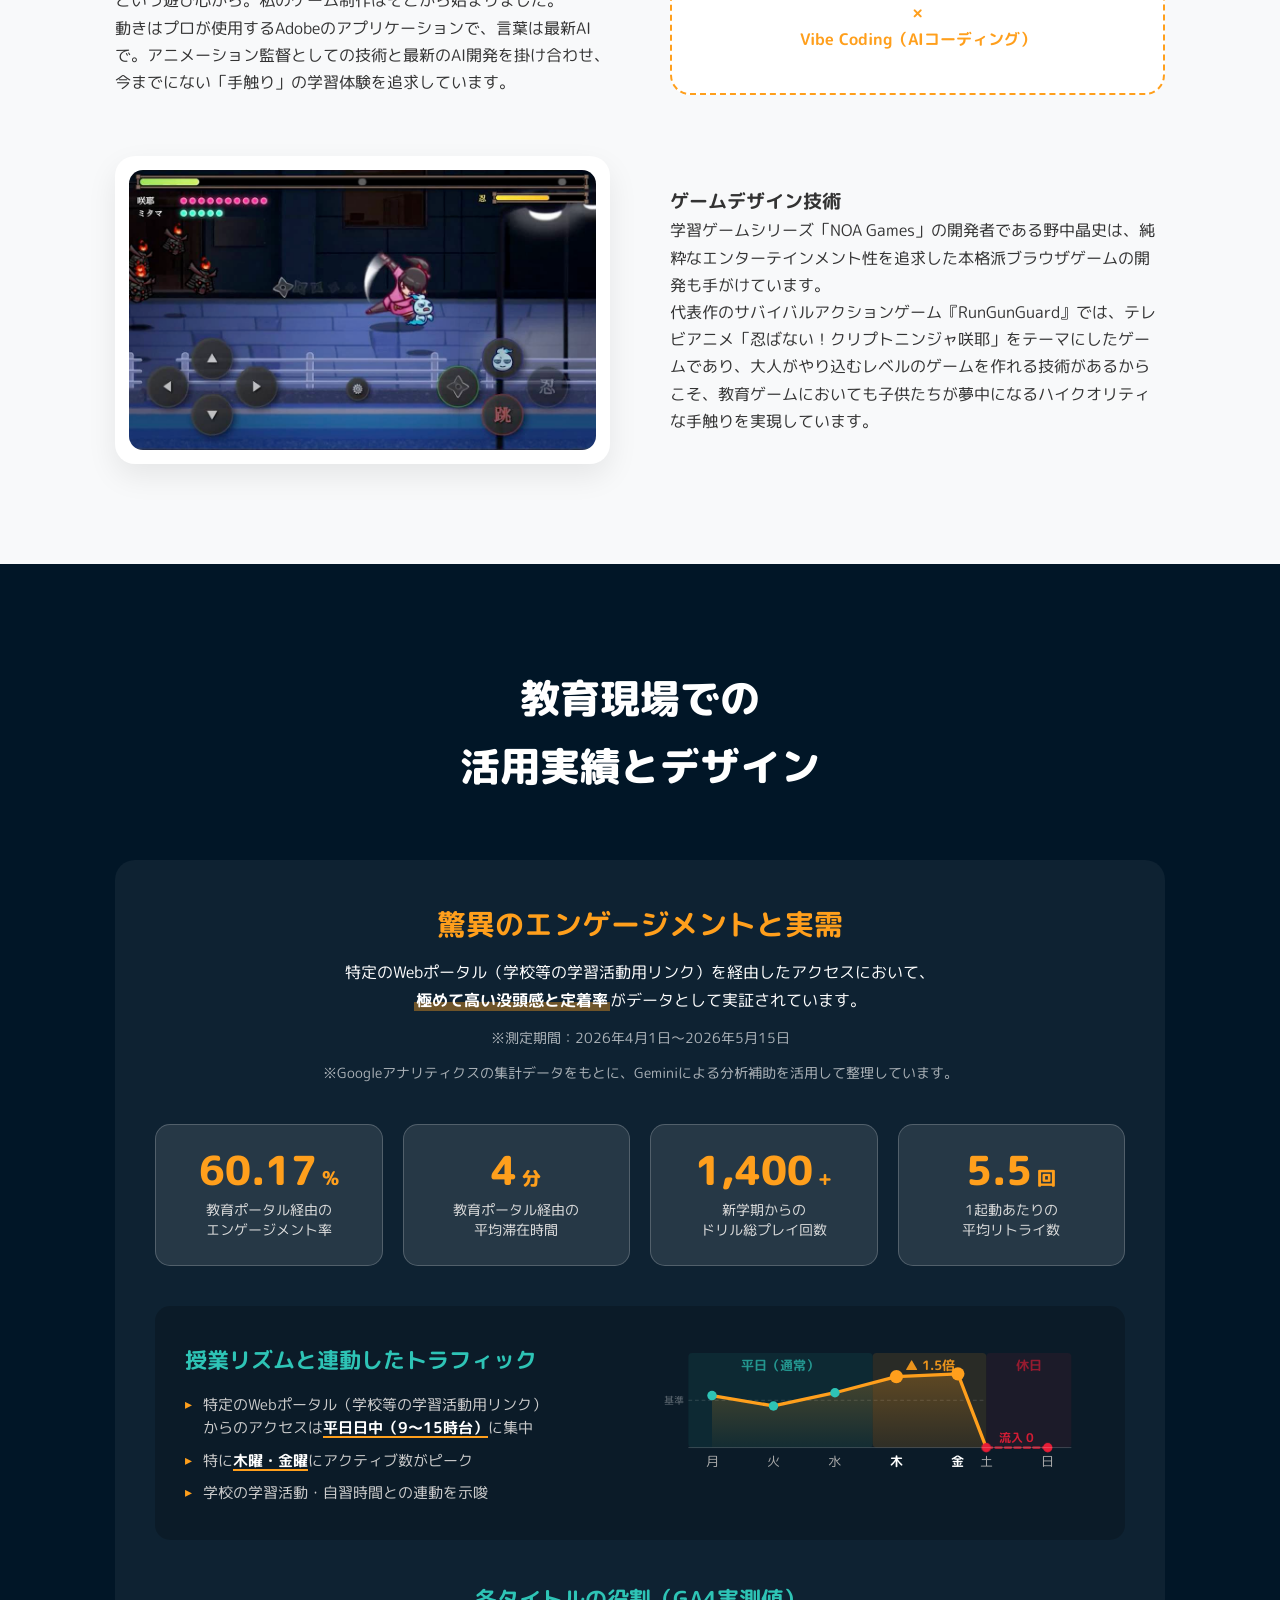
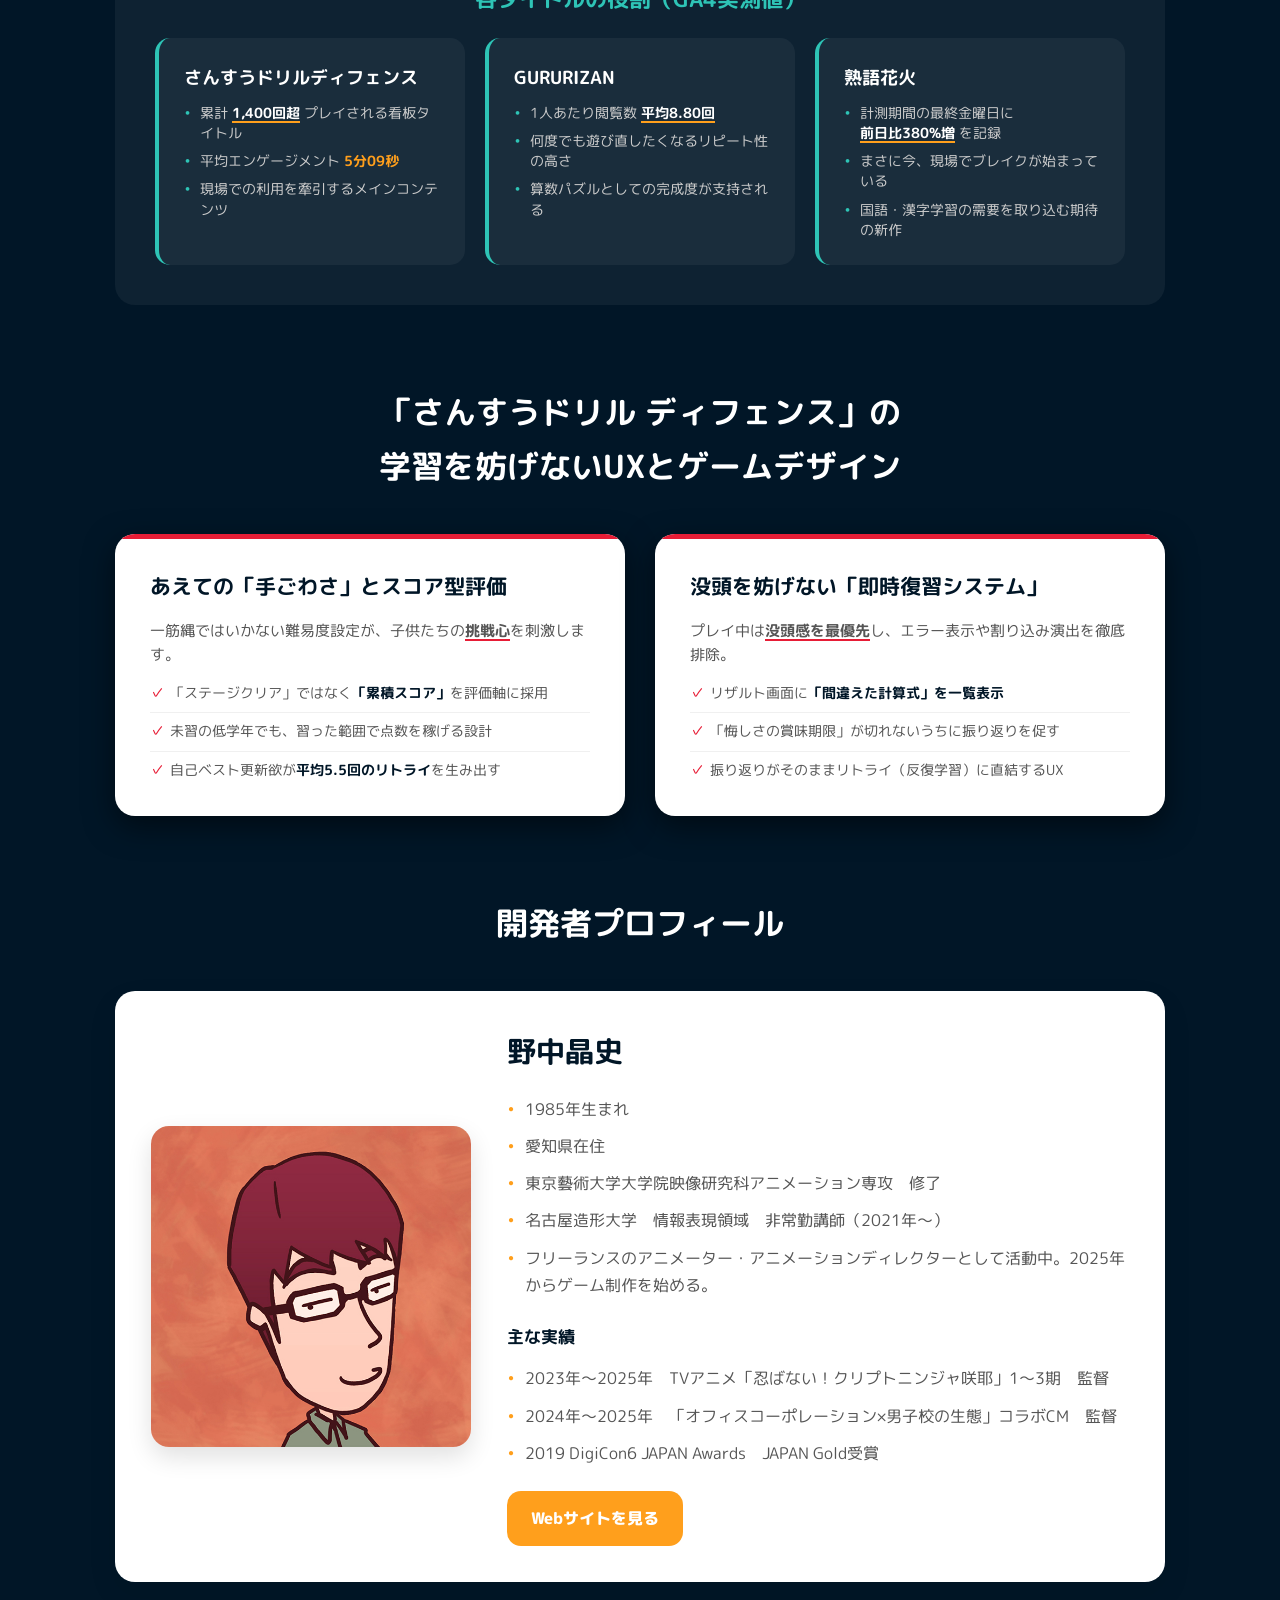
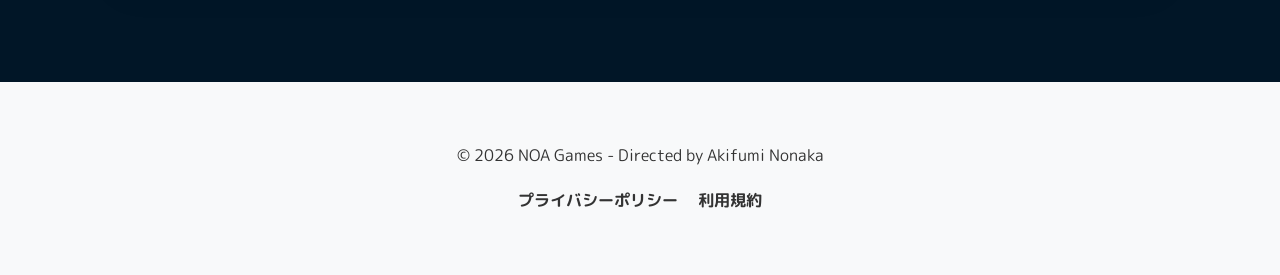
==== commit c05098e3: "Update index.html" ====
--- a/index.html
+++ b/index.html
@@ -3,11 +3,20 @@
 <head>
     <meta charset="UTF-8">
     <meta name="viewport" content="width=device-width, initial-scale=1.0">
-    <title>NOA Games | アニメの魔法で、勉強を遊びに。</title>
+    <title>NOA Games |ゲームの魔法で、勉強を遊びに。</title>
     <link rel="preconnect" href="https://fonts.googleapis.com">
     <link rel="preconnect" href="https://fonts.gstatic.com" crossorigin>
     <link href="https://fonts.googleapis.com/css2?family=M+PLUS+Rounded+1c:wght@400;700;800&display=swap" rel="stylesheet">
     <link rel="stylesheet" href="style.css">
+    <!-- Google tag (gtag.js) -->
+<script async src="https://www.googletagmanager.com/gtag/js?id=G-XE2BKG5S67"></script>
+<script>
+  window.dataLayer = window.dataLayer || [];
+  function gtag(){dataLayer.push(arguments);}
+  gtag('js', new Date());
+
+  gtag('config', 'G-XE2BKG5S67');
+</script>
 </head>
 <body>
     <header>
@@ -75,7 +84,7 @@
                 <div class="story-item">
                     <div class="story-text">
                         <h3>子供の「こんなのあったら」から始まった冒険</h3>
-                        <p>きっかけは、私の子どもが考えたキャラクターに命を吹き込みたいという遊び心からゲーム制作は始まりました。</p>
+                        <p>きっかけは、私の子どもが考えたキャラクターに命を吹き込みたいという遊び心から。私のゲーム制作はそこから始まりました。</p>
                         <p>動きはプロが使用するAdobeのアプリケーションで、言葉は最新AIで。アニメーション監督としての技術と最新のAI開発を掛け合わせ、今までにない「手触り」の学習体験を追求しています。</p>
                     </div>
                     <div class="visual-card">
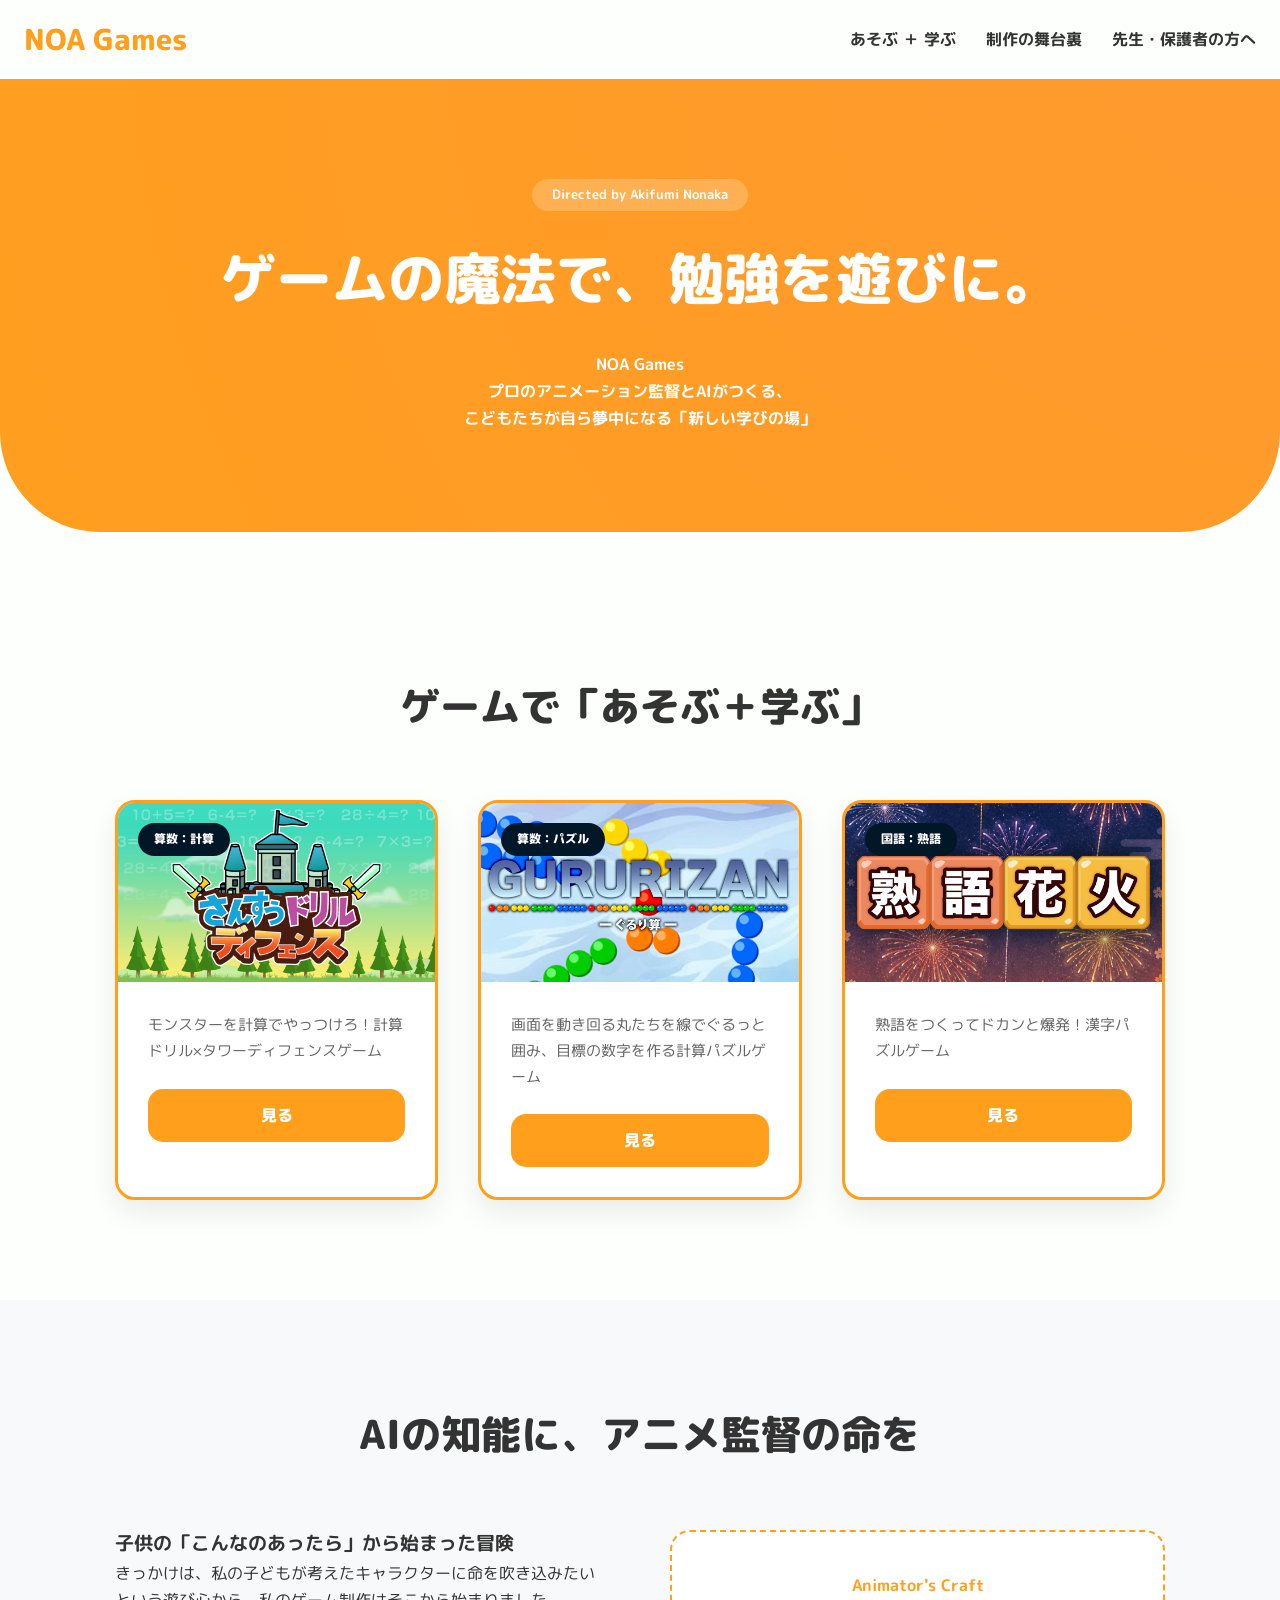
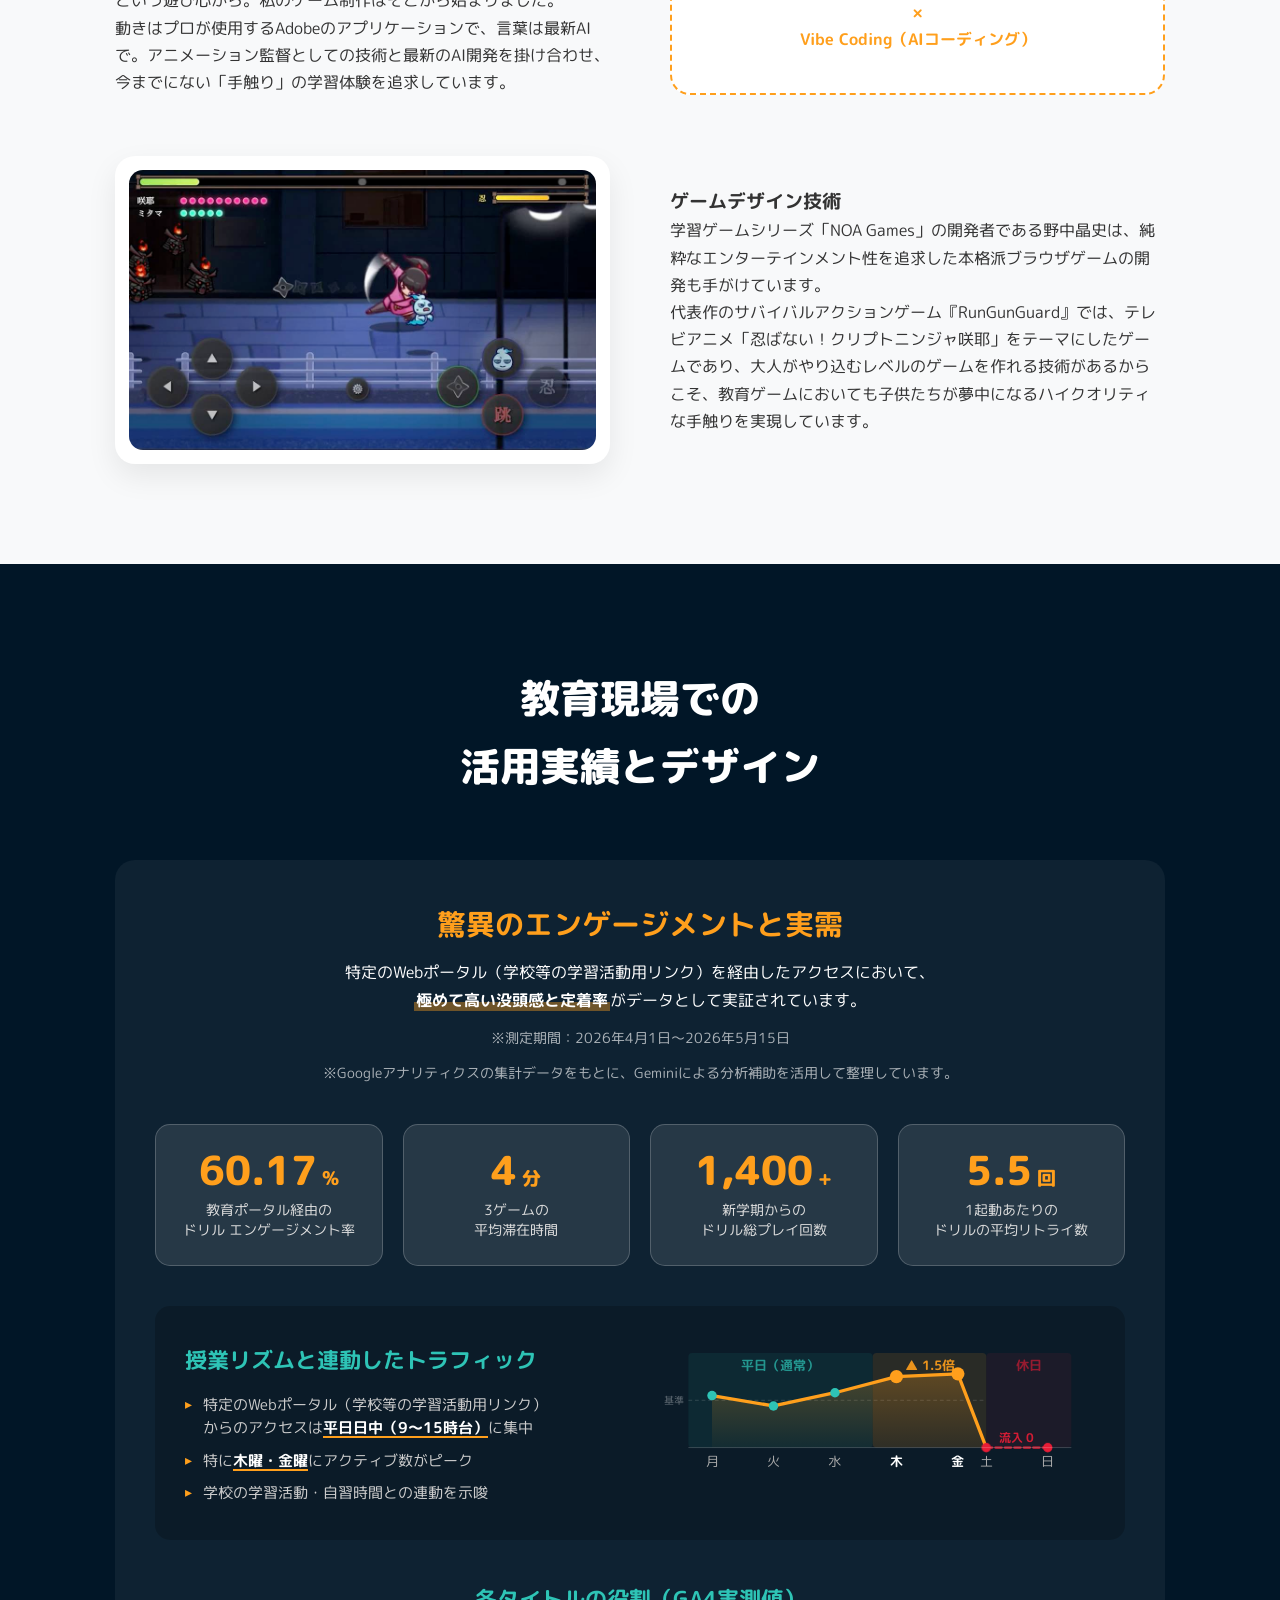
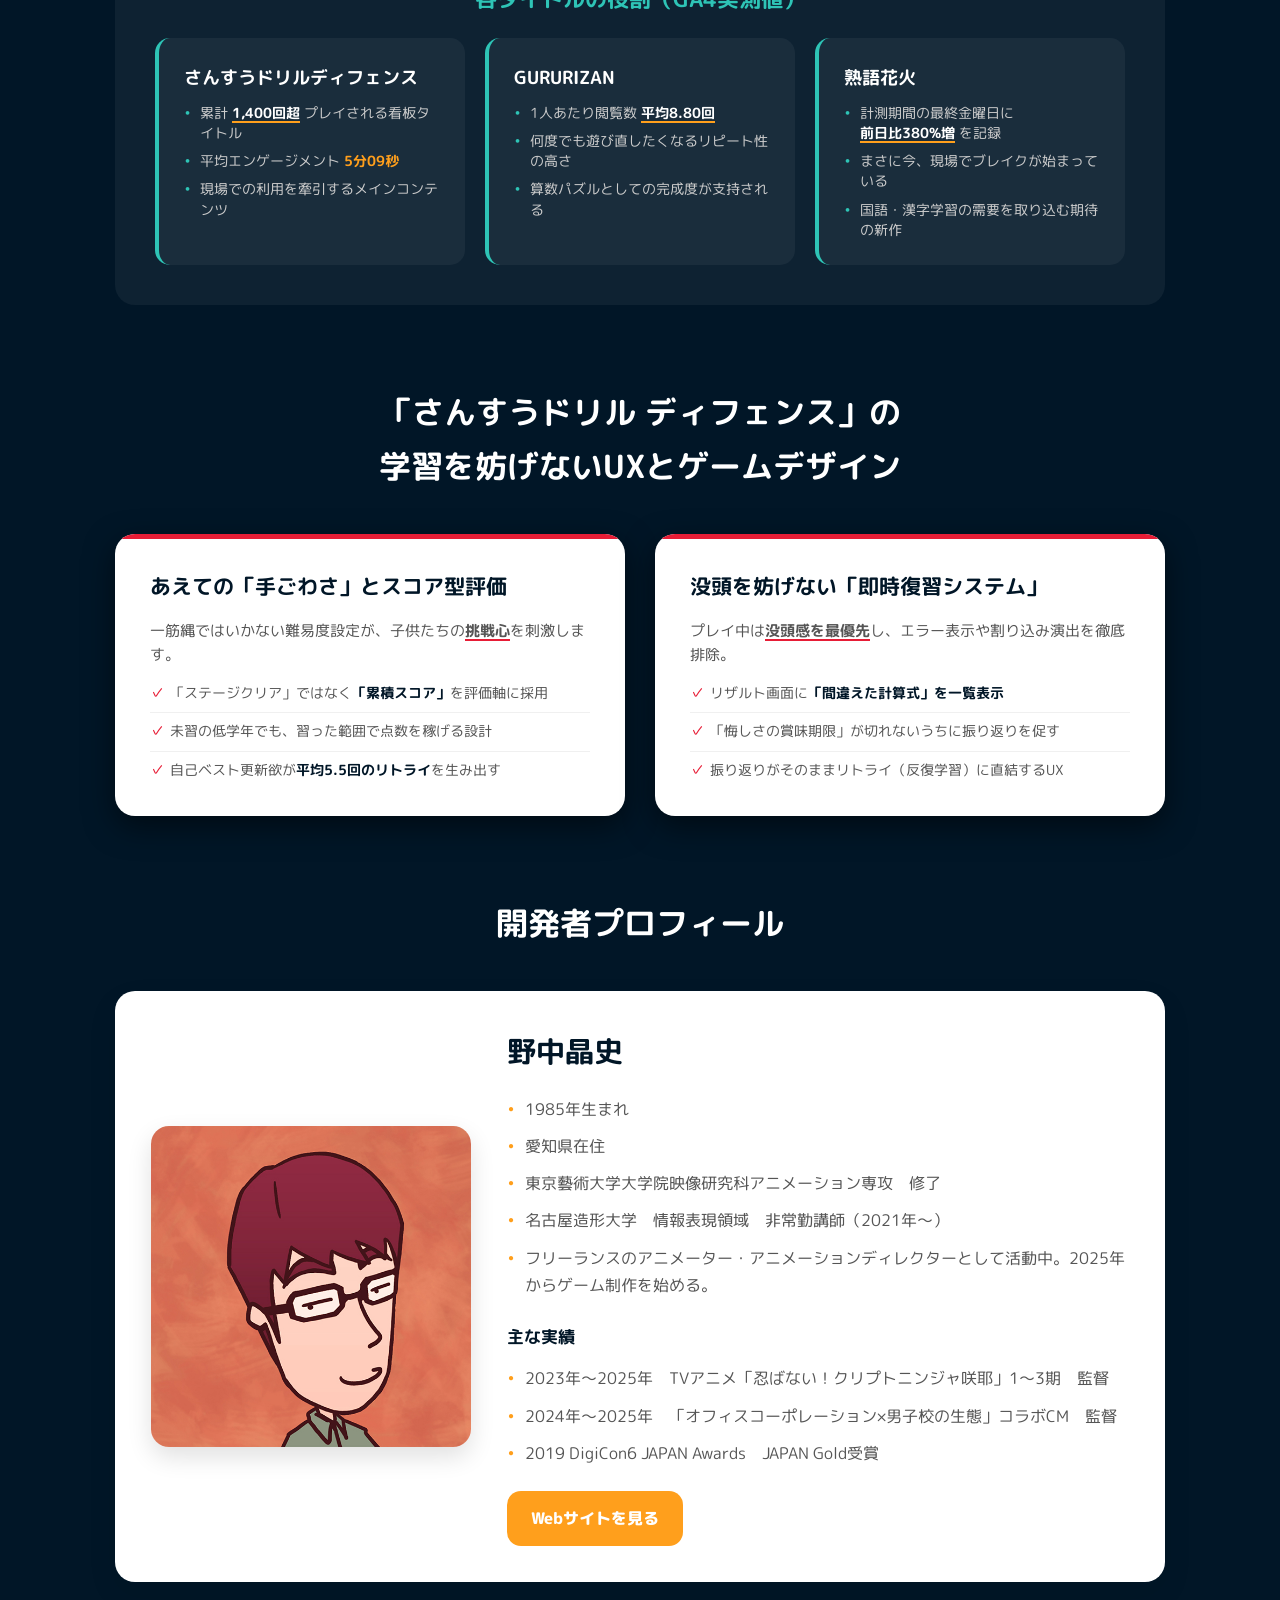
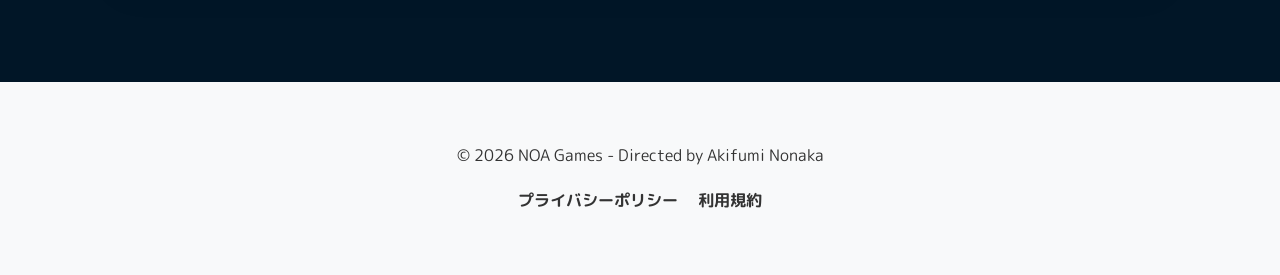
==== commit c035f9ec: "1" ====
--- a/index.html
+++ b/index.html
@@ -120,11 +120,11 @@
                     <div class="stats-grid">
                         <div class="stat-box">
                             <div class="stat-value">60.17<span class="unit">%</span></div>
-                            <div class="stat-label">教育ポータル経由の<br>エンゲージメント率</div>
+                            <div class="stat-label">教育ポータル経由の<br>ドリル エンゲージメント率</div>
                         </div>
                         <div class="stat-box">
                             <div class="stat-value">4<span class="unit">分</span></div>
-                            <div class="stat-label">教育ポータル経由の<br>平均滞在時間</div>
+                            <div class="stat-label">3ゲームの<br>平均滞在時間</div>
                         </div>
                         <div class="stat-box">
                             <div class="stat-value">1,400<span class="unit">+</span></div>
@@ -132,7 +132,7 @@
                         </div>
                         <div class="stat-box">
                             <div class="stat-value">5.5<span class="unit">回</span></div>
-                            <div class="stat-label">1起動あたりの<br>平均リトライ数</div>
+                            <div class="stat-label">1起動あたりの<br>ドリルの平均リトライ数</div>
                         </div>
                     </div>
 
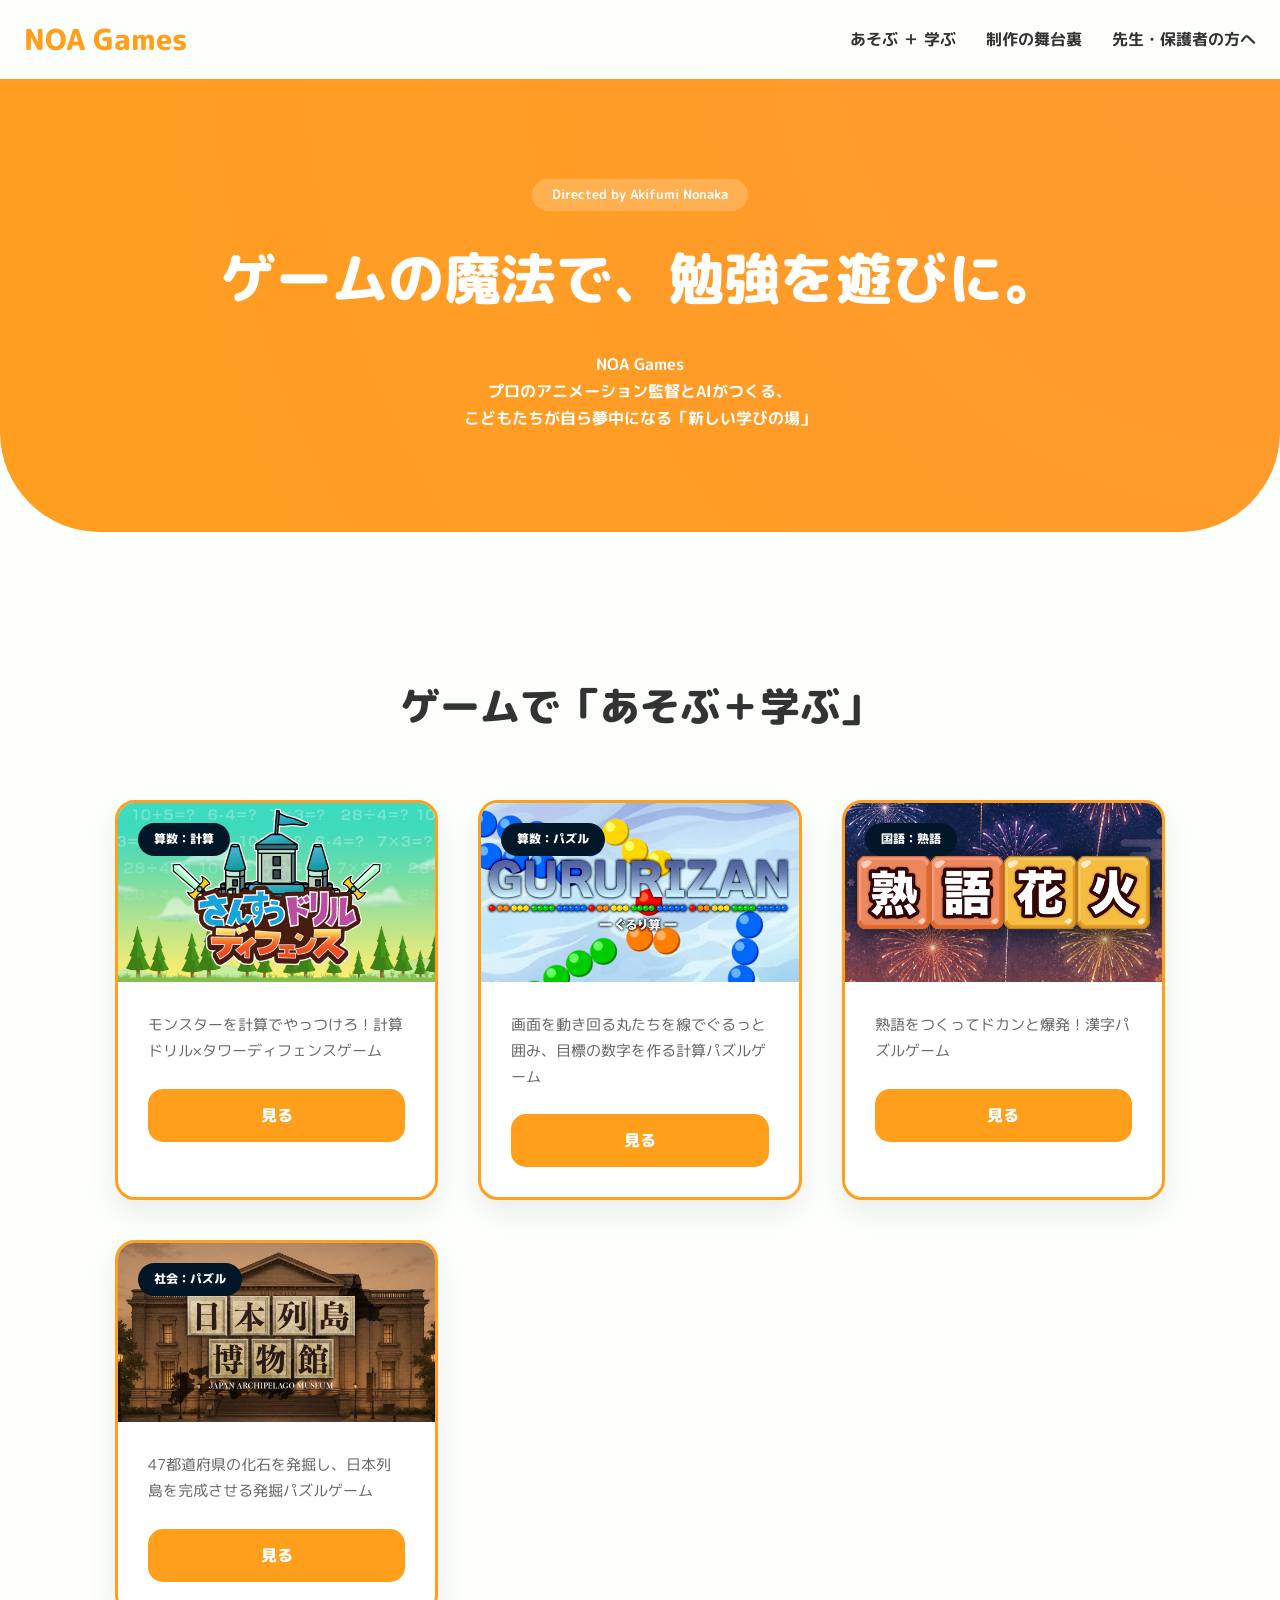
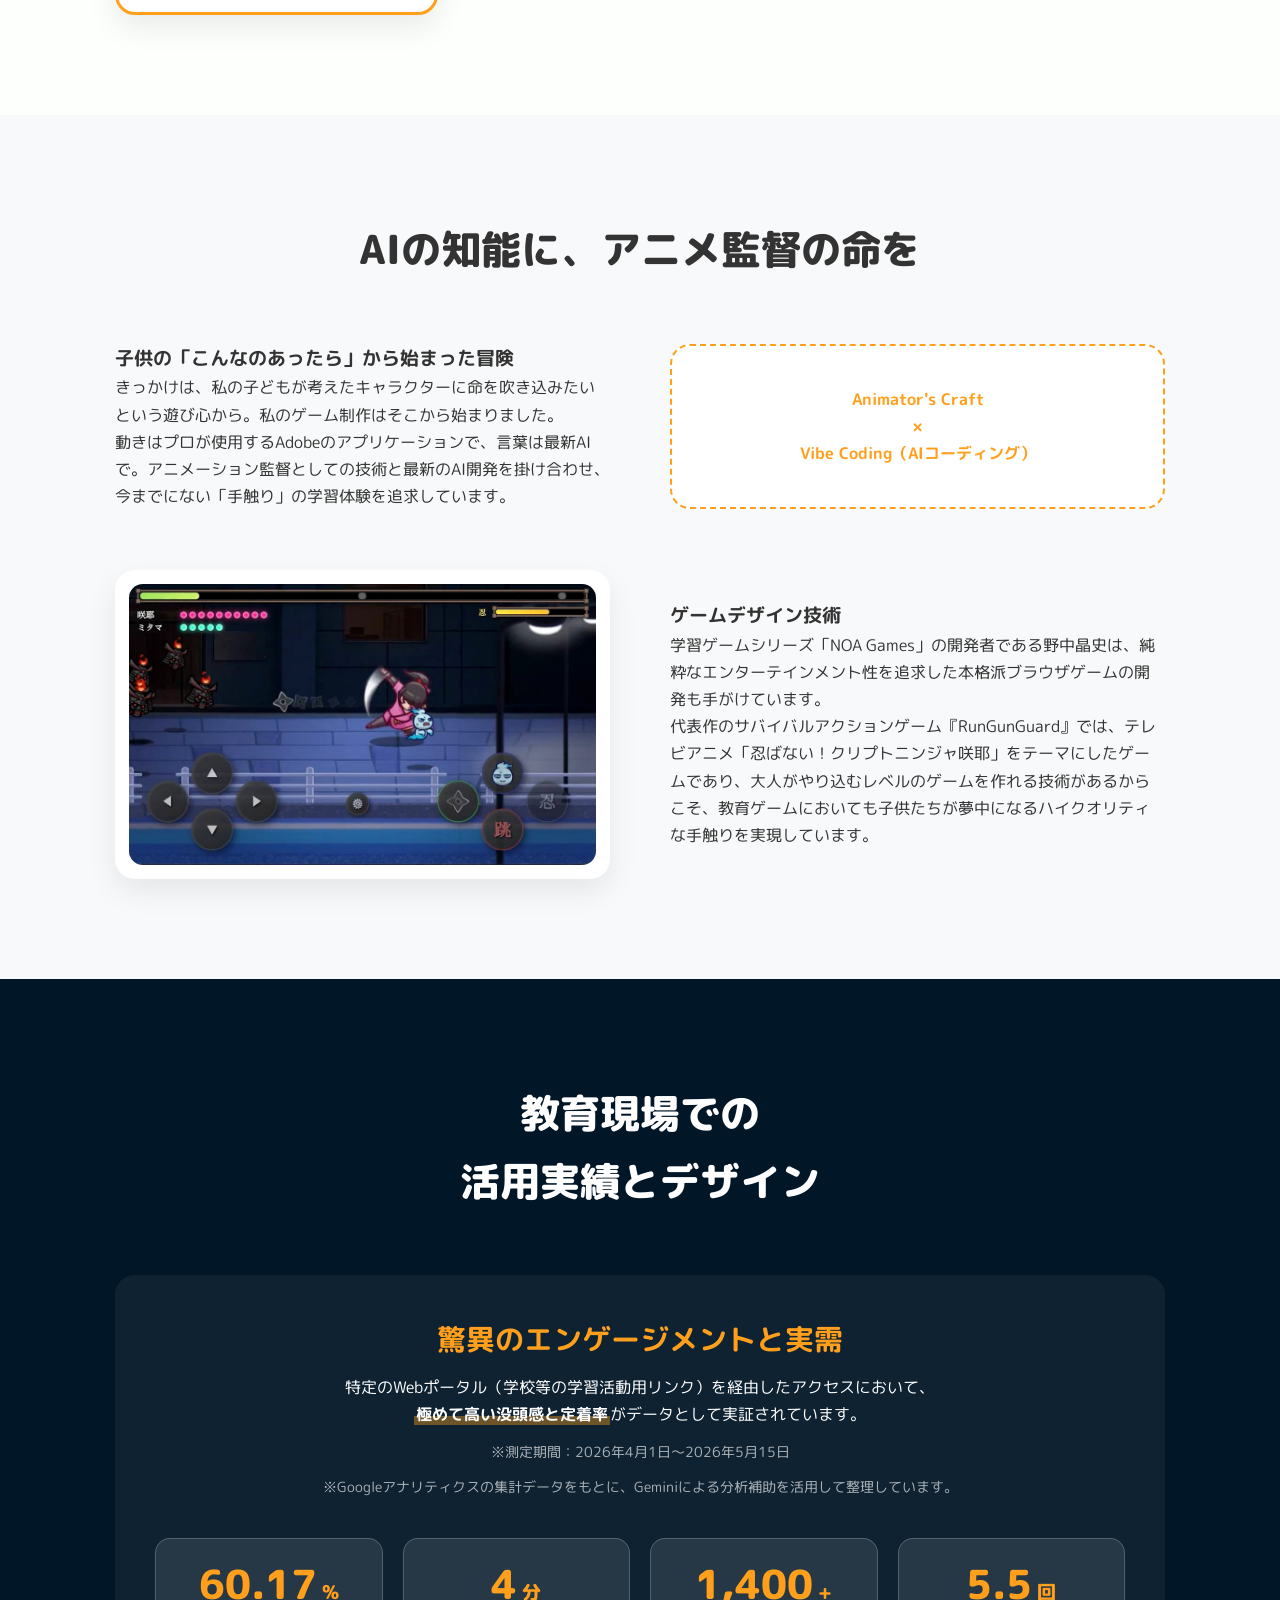
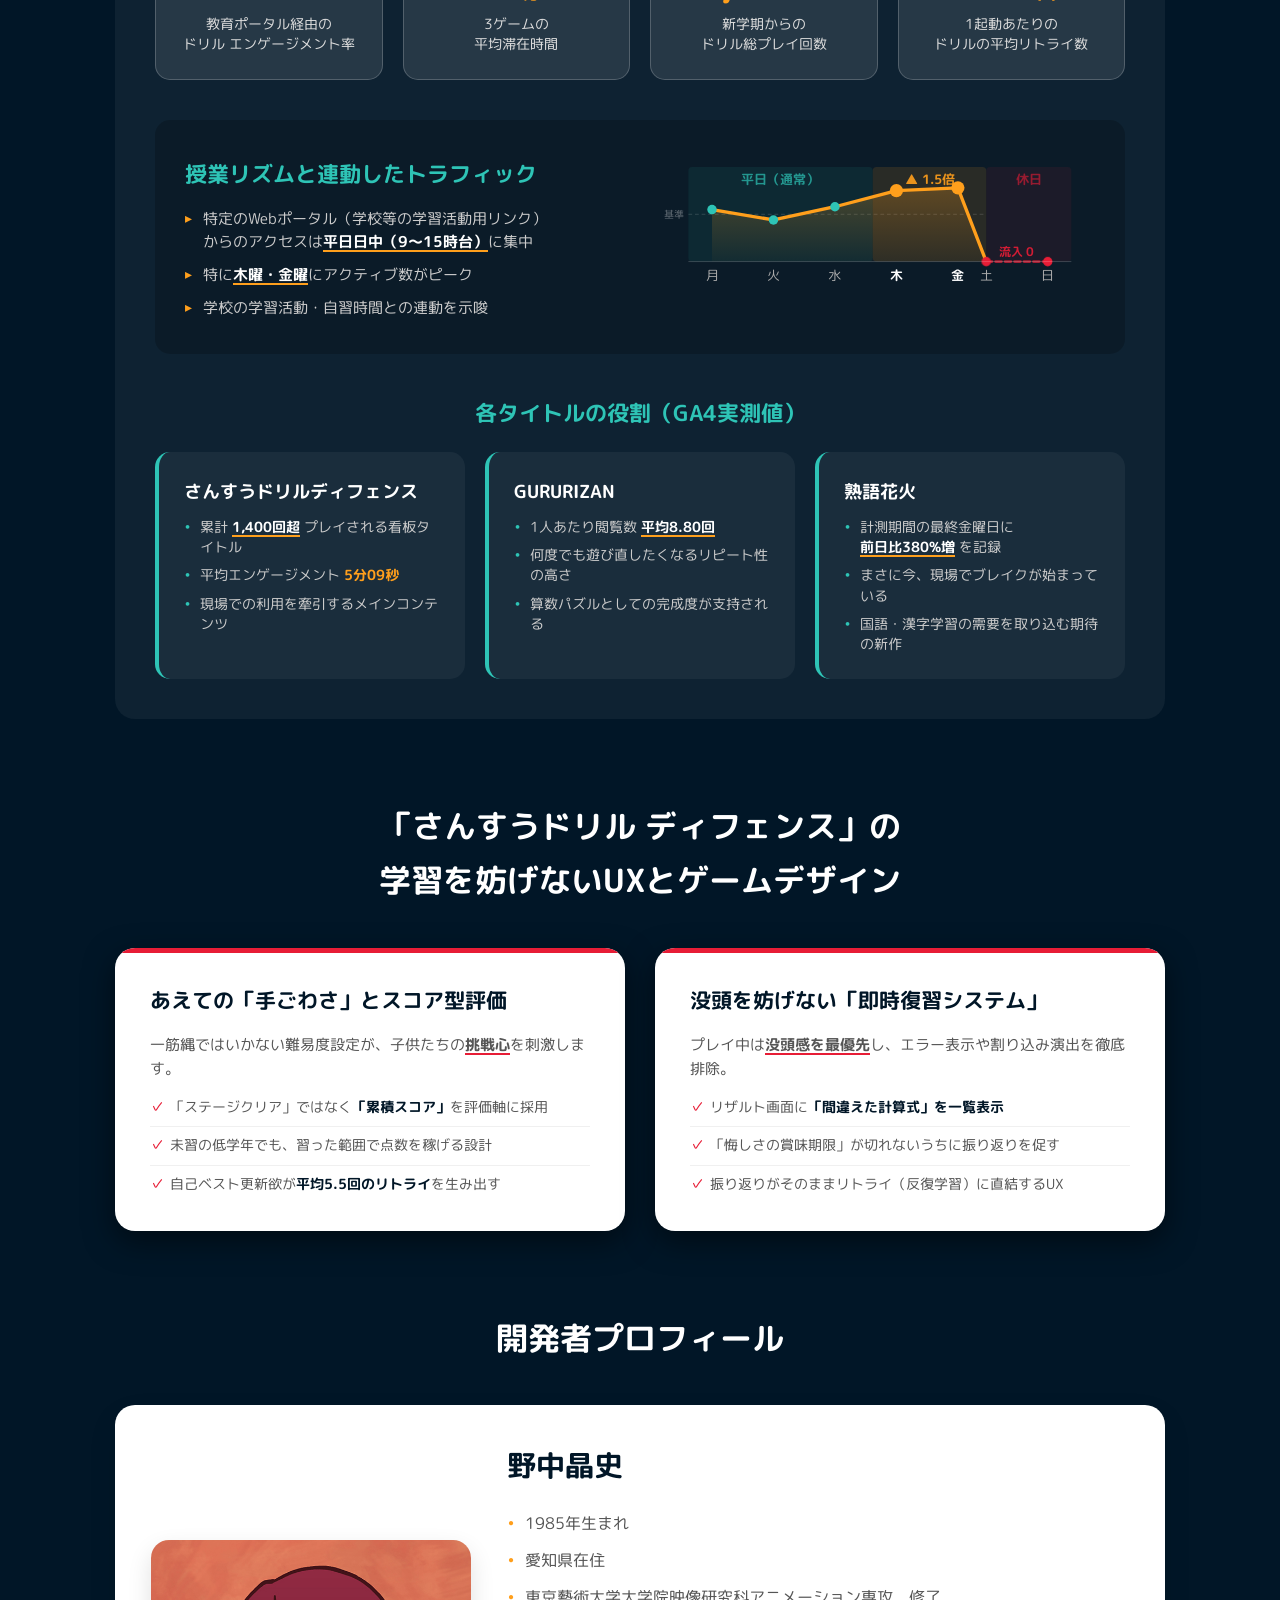
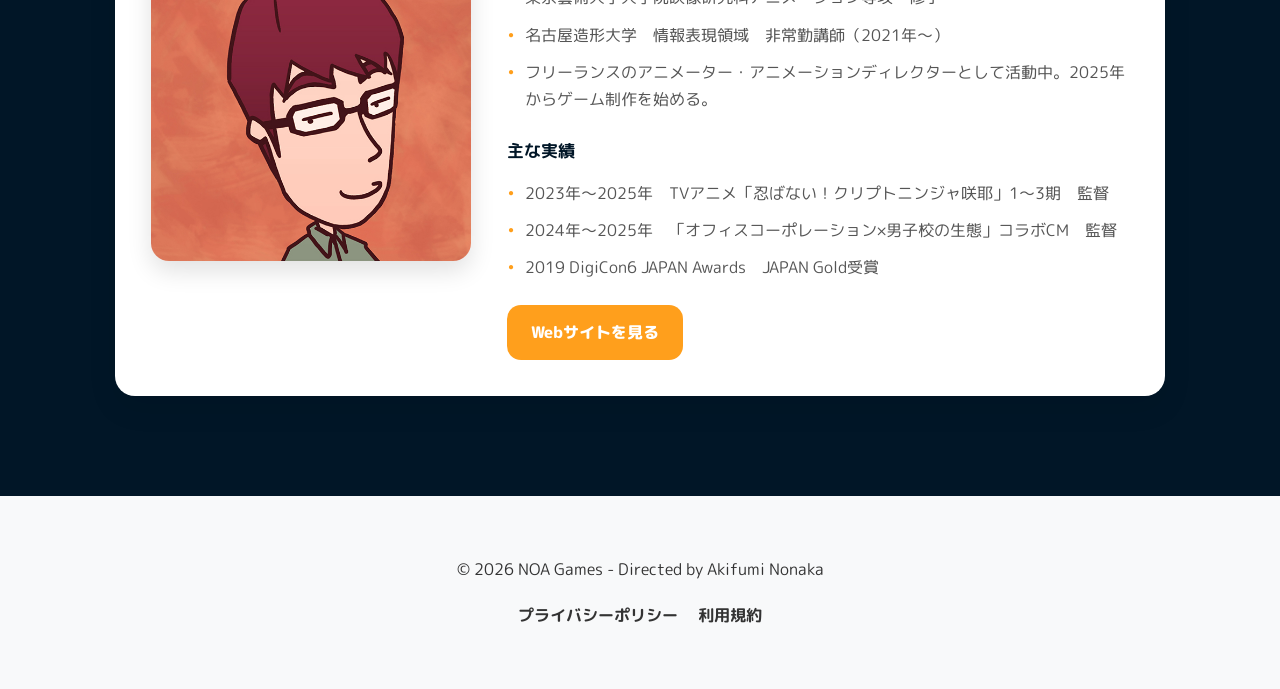
==== commit c37e8123: "1" ====
--- a/index.html
+++ b/index.html
@@ -72,6 +72,16 @@
                         <div class="game-info">
                             <p>熟語をつくってドカンと爆発！漢字パズルゲーム</p>
                             <button class="play-btn" data-modal="modal-jukugo" style="width: 100%; border: none; cursor: pointer; font-family: inherit; font-size: 1rem;">見る</button>
+                        </div>
+                    </div>
+
+                    <div class="game-card highlight">
+                        <div class="game-badge">社会：パズル</div>
+                        <div class="game-thumb" style="background: #8B4513 url('images/todofuken_main.jpg') center/cover;">
+                        </div>
+                        <div class="game-info">
+                            <p>47都道府県の化石を発掘し、日本列島を完成させる発掘パズルゲーム</p>
+                            <button class="play-btn" data-modal="modal-todofuken" style="width: 100%; border: none; cursor: pointer; font-family: inherit; font-size: 1rem;">見る</button>
                         </div>
                     </div>
                 </div>
@@ -321,6 +331,17 @@
             </div>
         </div>
     </div>
+
+    <div id="modal-todofuken" class="modal" role="dialog" aria-modal="true">
+        <div class="modal-content">
+            <button class="modal-close">&times;</button>
+            <div class="modal-body">
+                <img src="images/todofuken_play.jpg" alt="日本列島博物館プレイ画面" class="modal-img">
+                <p>地層ごとの特徴を見極めて化石を削り出し、展示室の日本列島を完成させる発掘パズル。丁寧な発掘作業を通して、遊びながら自然と日本全国の地理への興味が深まります。</p>
+                <a href="https://nonaka-a.github.io/todofuken/" target="_blank" rel="noopener" class="play-btn large">あそぶ</a>
+            </div>
+        </div>
+    </div>
     <script src="script.js"></script>
 </body>
-</html>
+</html>
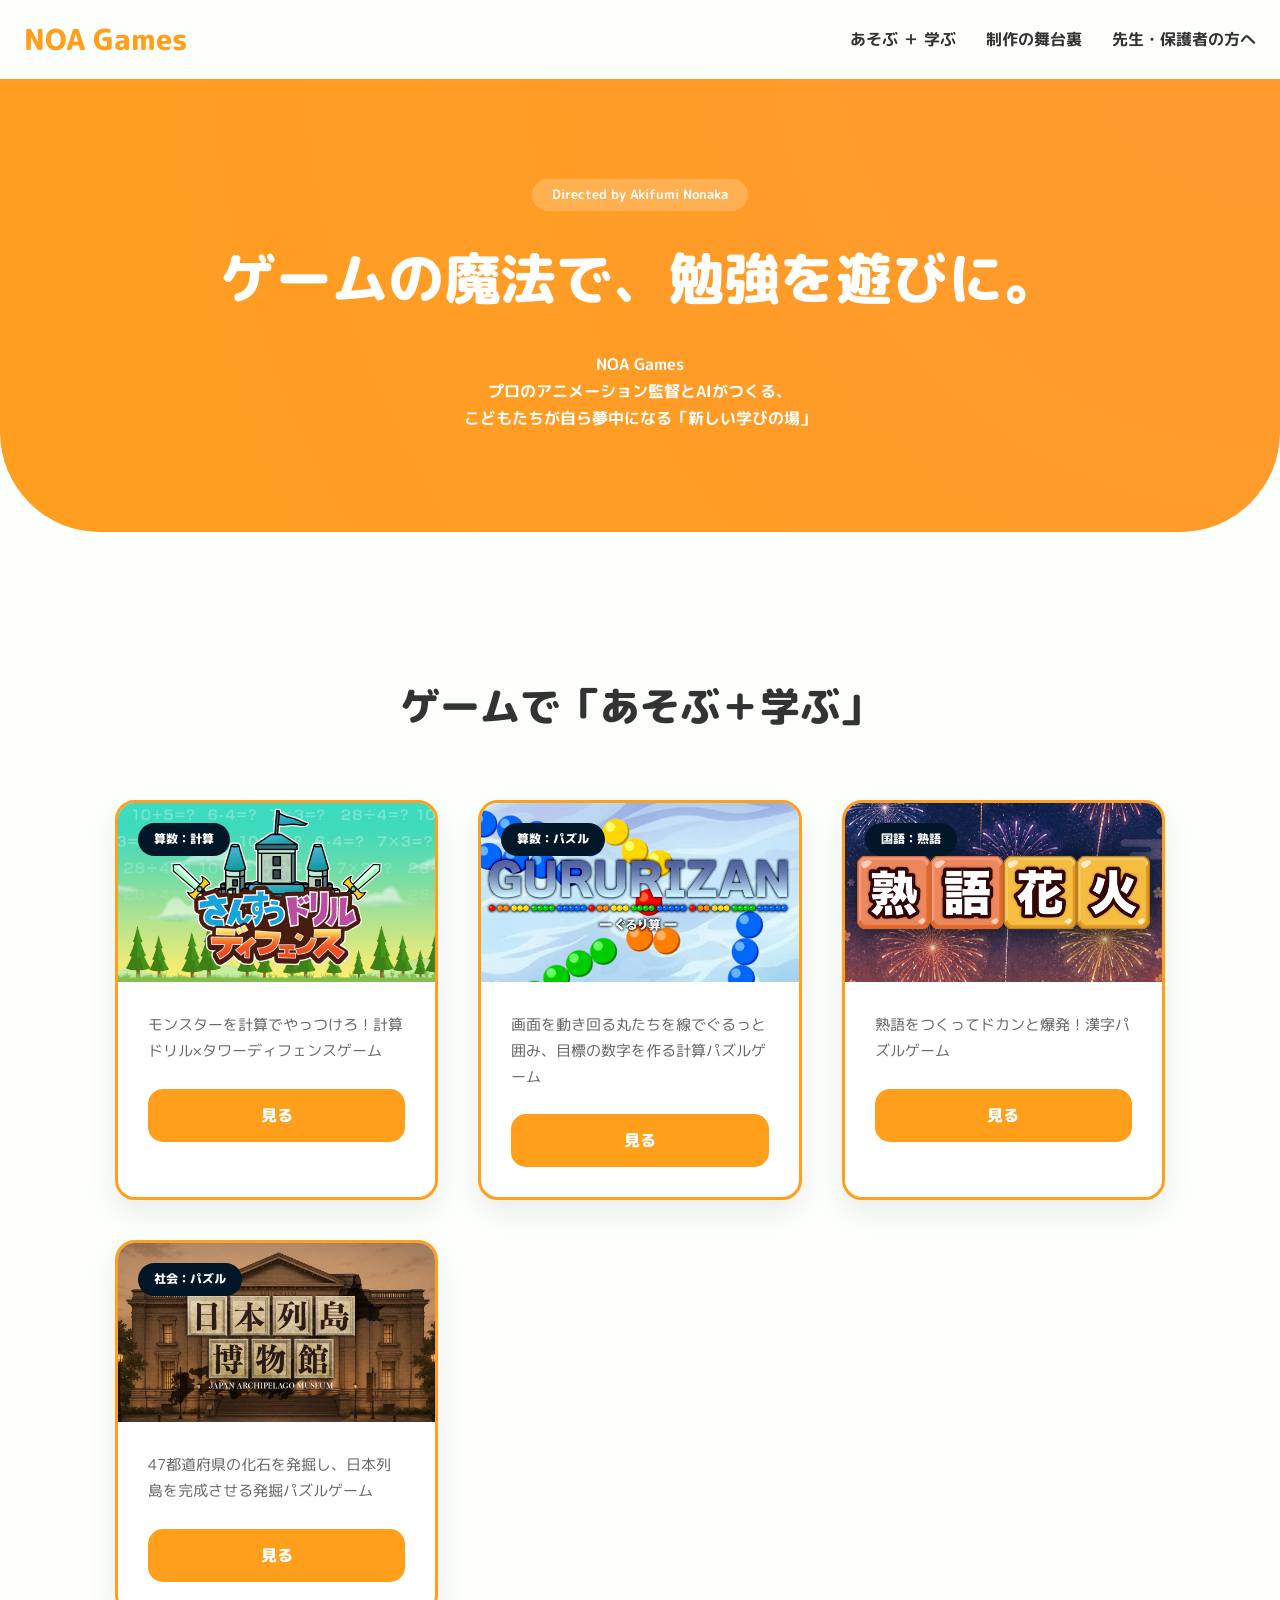
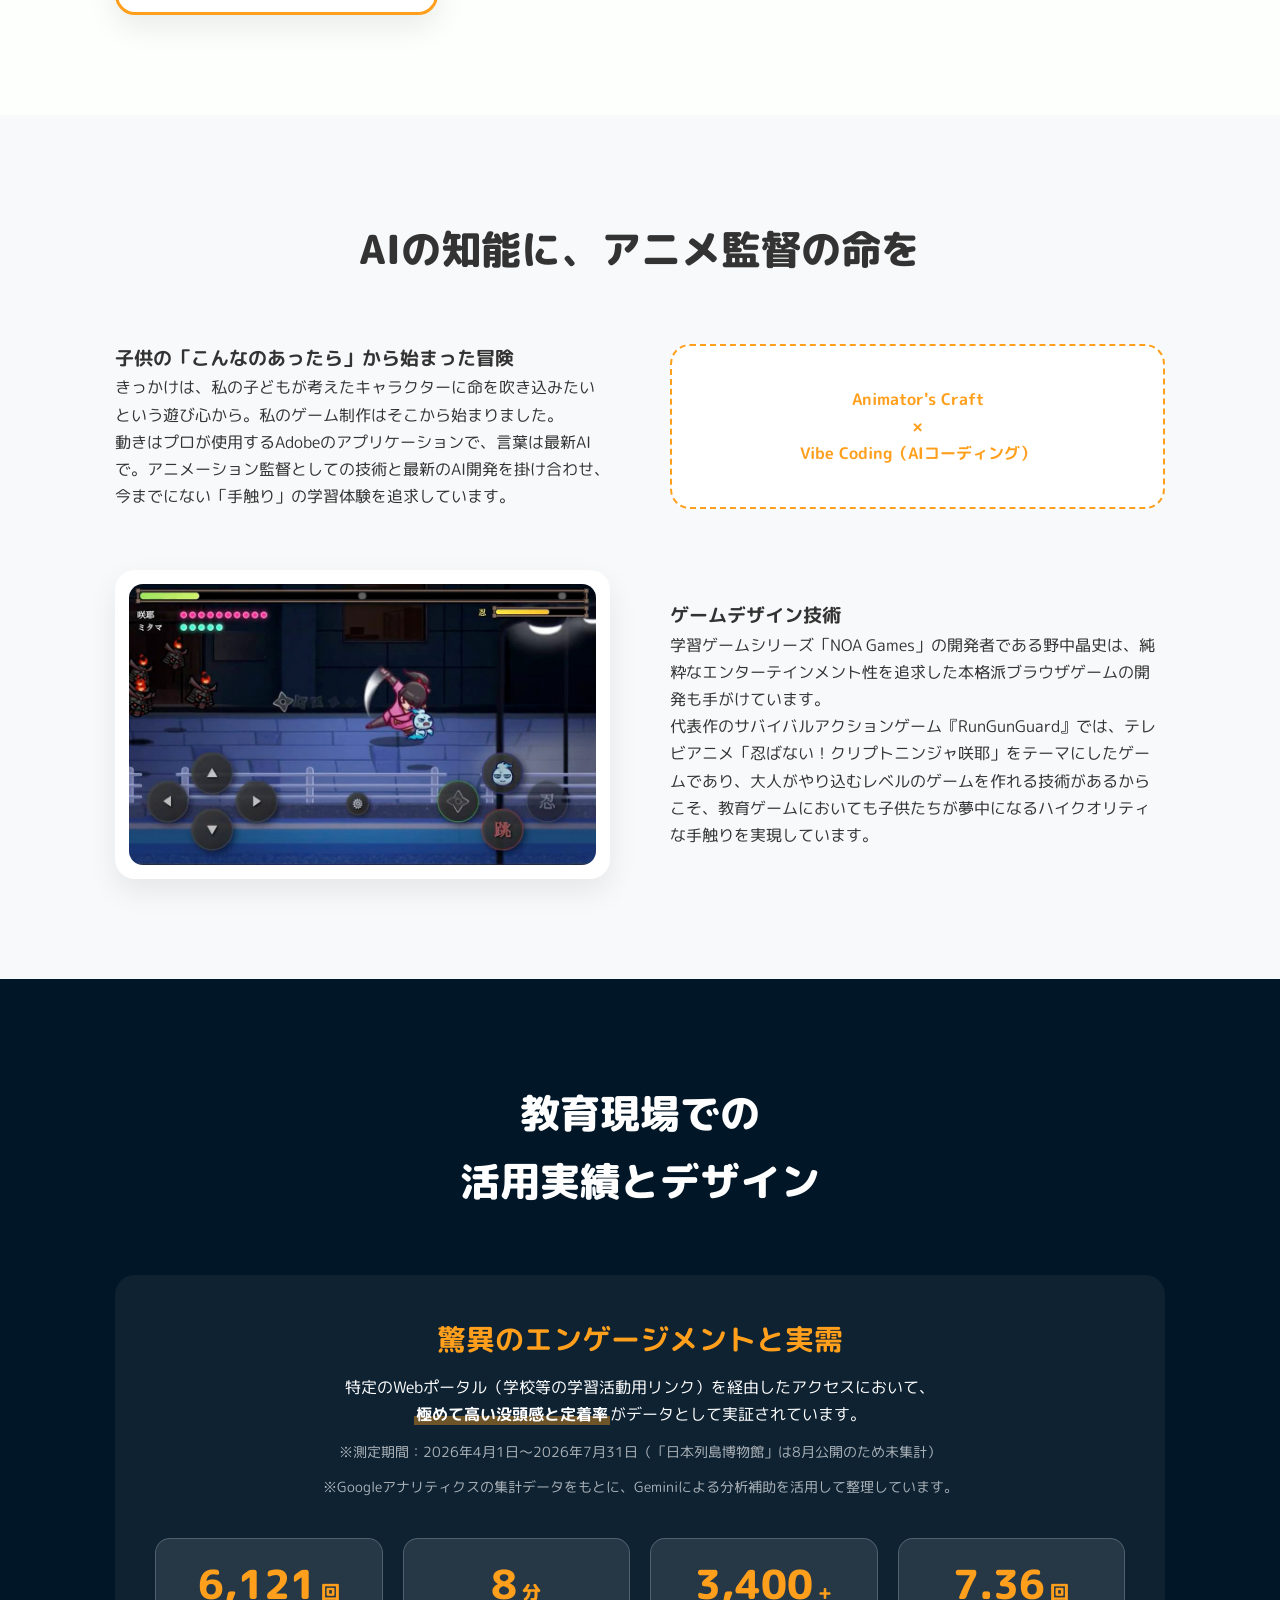
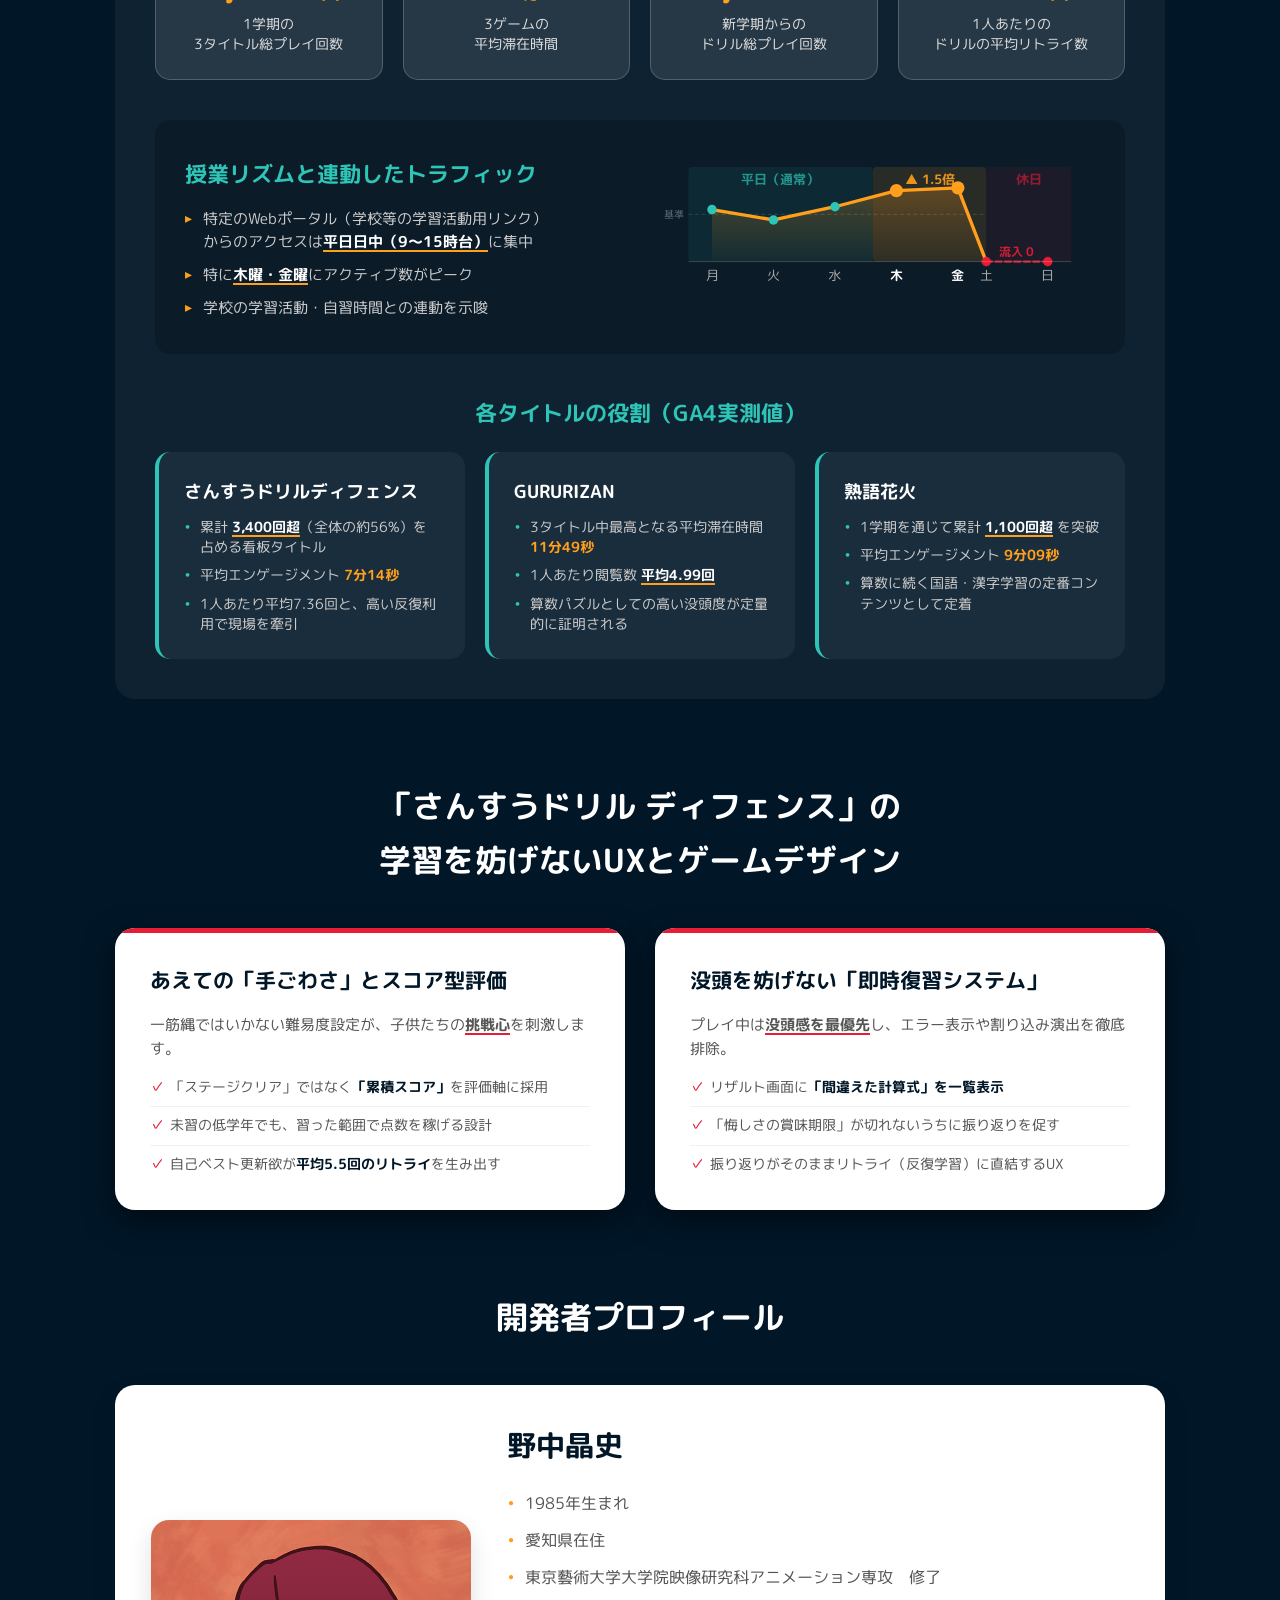
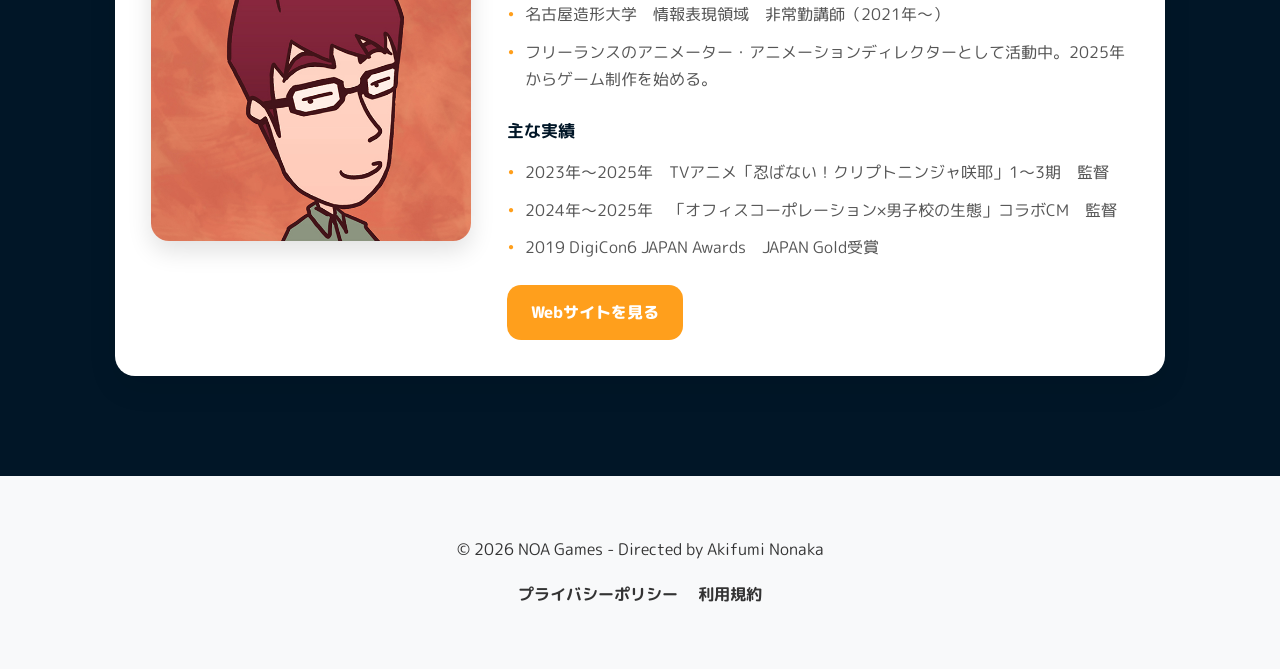
==== commit f7da117d: "1" ====
--- a/index.html
+++ b/index.html
@@ -4,6 +4,7 @@
     <meta charset="UTF-8">
     <meta name="viewport" content="width=device-width, initial-scale=1.0">
     <title>NOA Games |ゲームの魔法で、勉強を遊びに。</title>
+    <link rel="icon" href="images/favicon.ico">
     <link rel="preconnect" href="https://fonts.googleapis.com">
     <link rel="preconnect" href="https://fonts.gstatic.com" crossorigin>
     <link href="https://fonts.googleapis.com/css2?family=M+PLUS+Rounded+1c:wght@400;700;800&display=swap" rel="stylesheet">
@@ -123,26 +124,26 @@
                     <div class="dashboard-header">
                         <h3>驚異のエンゲージメントと実需</h3>
                         <p>特定のWebポータル（学校等の学習活動用リンク）を経由したアクセスにおいて、<br><span class="text-highlight">極めて高い没頭感と定着率</span>がデータとして実証されています。</p>
-                        <p class="dashboard-note">※測定期間：2026年4月1日〜2026年5月15日</p>
+                        <p class="dashboard-note">※測定期間：2026年4月1日〜2026年7月31日（「日本列島博物館」は8月公開のため未集計）</p>
                         <p class="dashboard-note">※Googleアナリティクスの集計データをもとに、Geminiによる分析補助を活用して整理しています。</p>
                     </div>
                     
                     <div class="stats-grid">
                         <div class="stat-box">
-                            <div class="stat-value">60.17<span class="unit">%</span></div>
-                            <div class="stat-label">教育ポータル経由の<br>ドリル エンゲージメント率</div>
+                            <div class="stat-value">6,121<span class="unit">回</span></div>
+                            <div class="stat-label">1学期の<br>3タイトル総プレイ回数</div>
                         </div>
                         <div class="stat-box">
-                            <div class="stat-value">4<span class="unit">分</span></div>
+                            <div class="stat-value">8<span class="unit">分</span></div>
                             <div class="stat-label">3ゲームの<br>平均滞在時間</div>
                         </div>
                         <div class="stat-box">
-                            <div class="stat-value">1,400<span class="unit">+</span></div>
+                            <div class="stat-value">3,400<span class="unit">+</span></div>
                             <div class="stat-label">新学期からの<br>ドリル総プレイ回数</div>
                         </div>
                         <div class="stat-box">
-                            <div class="stat-value">5.5<span class="unit">回</span></div>
-                            <div class="stat-label">1起動あたりの<br>ドリルの平均リトライ数</div>
+                            <div class="stat-value">7.36<span class="unit">回</span></div>
+                            <div class="stat-label">1人あたりの<br>ドリルの平均リトライ数</div>
                         </div>
                     </div>
 
@@ -210,25 +211,25 @@
                             <div class="role-item">
                                 <h5>さんすうドリルディフェンス</h5>
                                 <ul class="role-list">
-                                    <li>累計 <span class="underline-key">1,400回超</span> プレイされる看板タイトル</li>
-                                    <li>平均エンゲージメント <strong>5分09秒</strong></li>
-                                    <li>現場での利用を牽引するメインコンテンツ</li>
+                                    <li>累計 <span class="underline-key">3,400回超</span>（全体の約56%）を占める看板タイトル</li>
+                                    <li>平均エンゲージメント <strong>7分14秒</strong></li>
+                                    <li>1人あたり平均7.36回と、高い反復利用で現場を牽引</li>
                                 </ul>
                             </div>
                             <div class="role-item">
                                 <h5>GURURIZAN</h5>
                                 <ul class="role-list">
-                                    <li>1人あたり閲覧数 <span class="underline-key">平均8.80回</span></li>
-                                    <li>何度でも遊び直したくなるリピート性の高さ</li>
-                                    <li>算数パズルとしての完成度が支持される</li>
+                                    <li>3タイトル中最高となる平均滞在時間 <strong>11分49秒</strong></li>
+                                    <li>1人あたり閲覧数 <span class="underline-key">平均4.99回</span></li>
+                                    <li>算数パズルとしての高い没頭度が定量的に証明される</li>
                                 </ul>
                             </div>
                             <div class="role-item">
                                 <h5>熟語花火</h5>
                                 <ul class="role-list">
-                                    <li>計測期間の最終金曜日に<br> <span class="underline-key">前日比380%増</span> を記録</li>
-                                    <li>まさに今、現場でブレイクが始まっている</li>
-                                    <li>国語・漢字学習の需要を取り込む期待の新作</li>
+                                    <li>1学期を通じて累計 <span class="underline-key">1,100回超</span> を突破</li>
+                                    <li>平均エンゲージメント <strong>9分09秒</strong></li>
+                                    <li>算数に続く国語・漢字学習の定番コンテンツとして定着</li>
                                 </ul>
                             </div>
                         </div>
